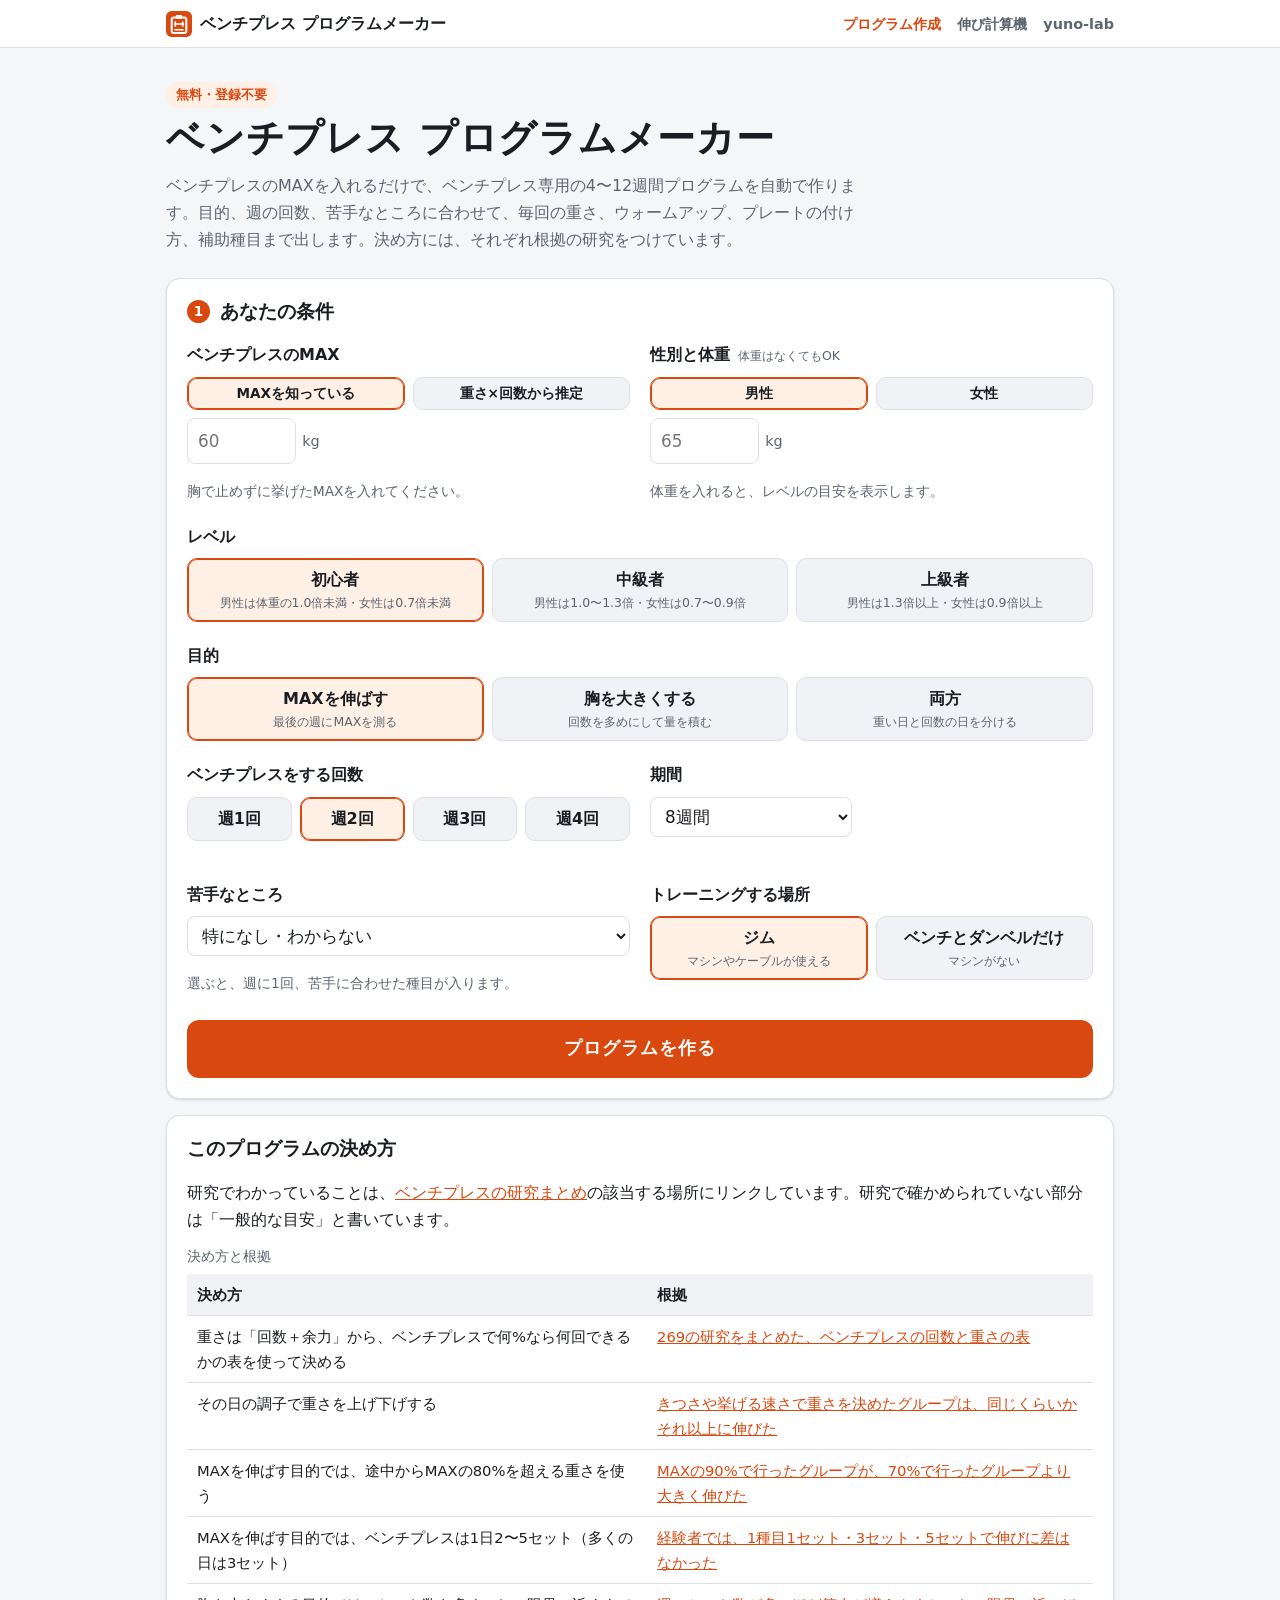
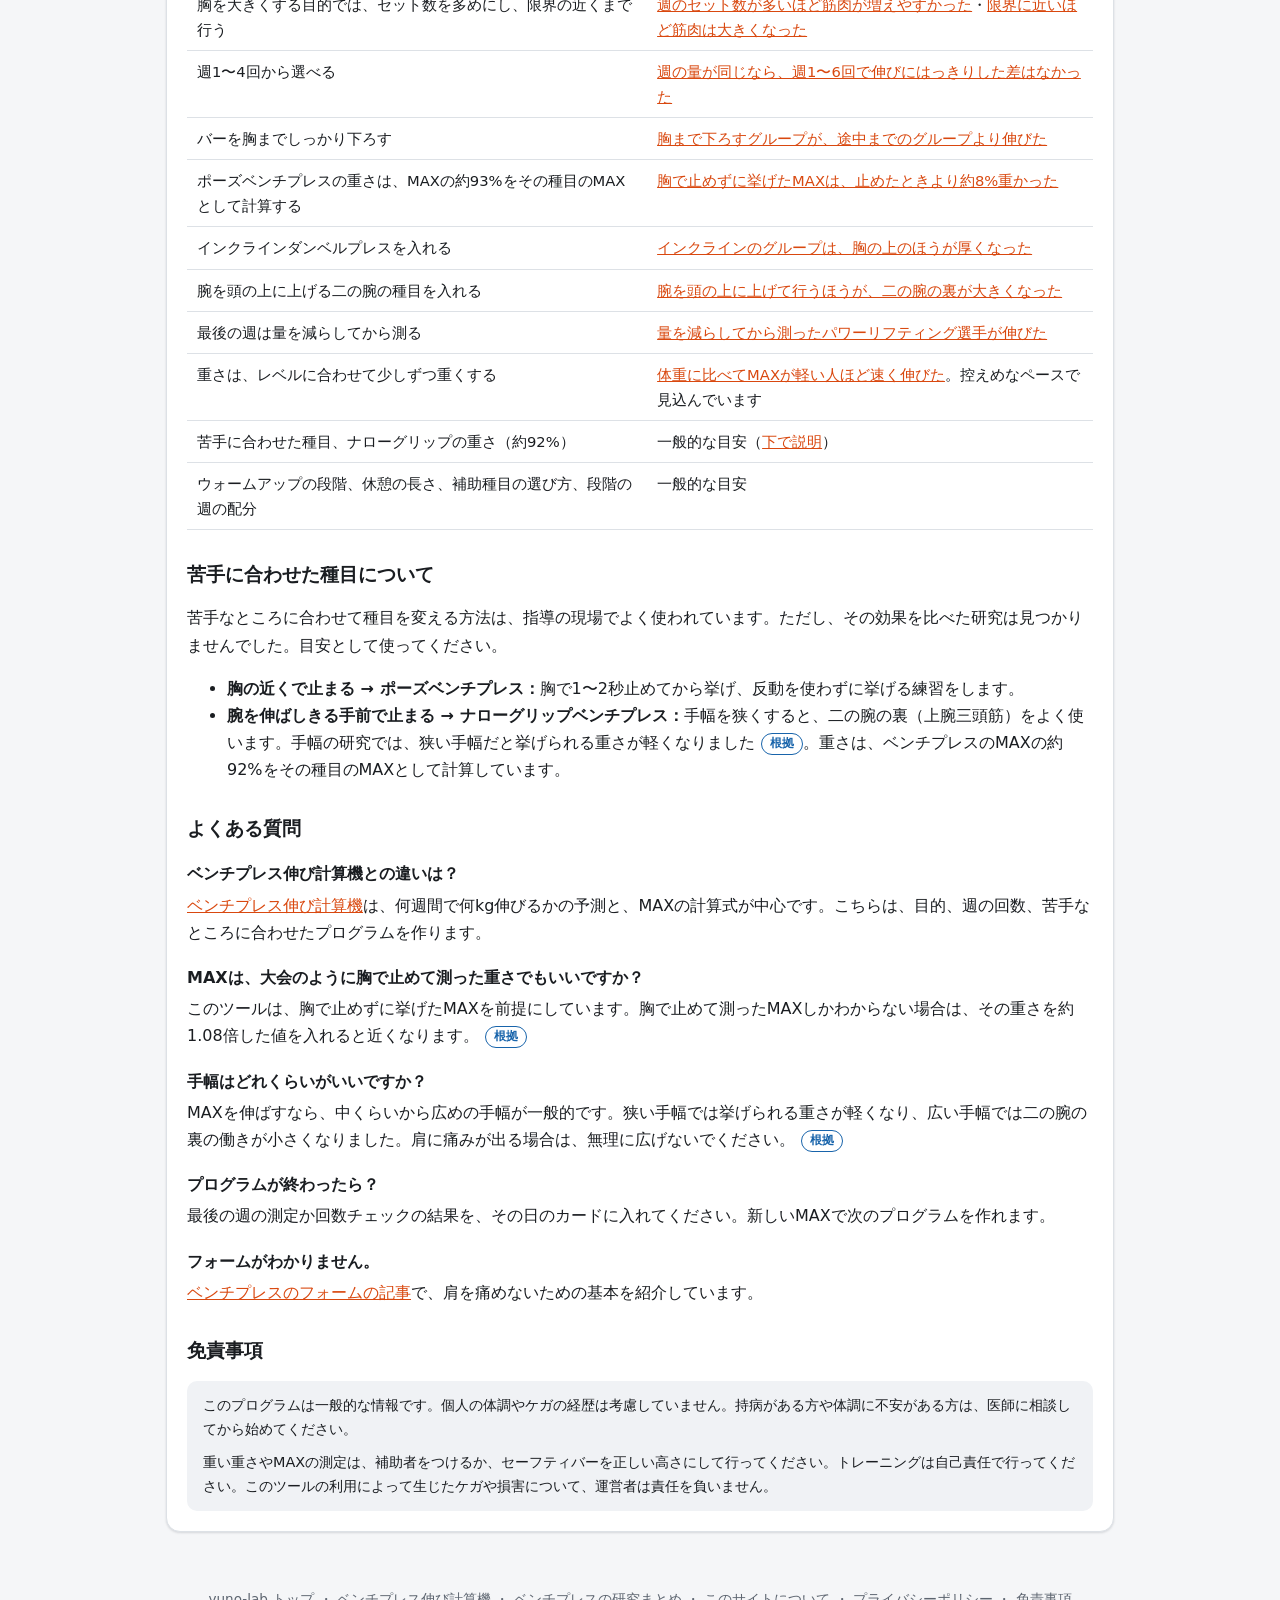
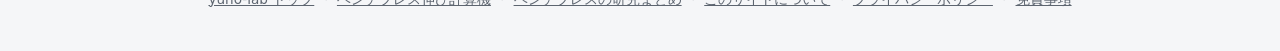
==== index.html @ c72fd04c "Add bench press program maker Builds a 4-12 week bench program from max, level, goal, 1-4 days a wee" ====
<!doctype html>
<html lang="ja">
<head>
<meta charset="utf-8">
<meta name="viewport" content="width=device-width, initial-scale=1, viewport-fit=cover">
<title>ベンチプレス プログラムメーカー｜MAXを入れるだけでベンチ専用メニューを自動作成</title>
<meta name="description" content="ベンチプレスのMAXを入れるだけで、4〜12週間のベンチプレス専用プログラムを自動で作ります。目的（MAX・胸の大きさ）、週1〜4回、苦手なところに合わせて、毎回の重さ、ウォームアップ、プレートの付け方、補助種目まで出します。研究にもとづく決め方で、根拠つき。無料・登録不要。">
<link rel="canonical" href="https://yuno-lab.com/bench-program/">
<meta property="og:type" content="website">
<meta property="og:title" content="ベンチプレス プログラムメーカー">
<meta property="og:description" content="MAXを入れるだけで、ベンチプレス専用の4〜12週間プログラムを自動で作ります。重さ、ウォームアップ、プレート、補助種目まで。">
<meta property="og:url" content="https://yuno-lab.com/bench-program/">
<meta property="og:image" content="https://yuno-lab.com/bench-program/og.png">
<meta property="og:locale" content="ja_JP">
<meta name="twitter:card" content="summary_large_image">
<meta name="theme-color" content="#d9480f">
<link rel="icon" href="favicon.svg" type="image/svg+xml">
<link rel="stylesheet" href="css/style.css">
<script type="application/ld+json">
{
  "@context": "https://schema.org",
  "@type": "WebApplication",
  "name": "ベンチプレス プログラムメーカー",
  "url": "https://yuno-lab.com/bench-program/",
  "description": "ベンチプレスのMAXを入れるだけで、目的・週の回数・苦手なところに合わせた4〜12週間のベンチプレス専用プログラムを自動で作るWebツール。",
  "applicationCategory": "HealthApplication",
  "operatingSystem": "All",
  "inLanguage": "ja",
  "offers": { "@type": "Offer", "price": "0", "priceCurrency": "JPY" }
}
</script>
<script async src="https://pagead2.googlesyndication.com/pagead/js/adsbygoogle.js?client=ca-pub-7280043806672538"
     crossorigin="anonymous"></script>
</head>
<body>

<nav class="topnav" aria-label="サイト内">
  <div class="wrap">
    <a class="brand" href="index.html"><img src="favicon.svg" alt="" width="26" height="26">ベンチプレス プログラムメーカー</a>
    <ul>
      <li><a class="navlink" href="index.html" aria-current="page">プログラム作成</a></li>
      <li><a class="navlink" href="/bench-goal/">伸び計算機</a></li>
      <li><a class="navlink" href="/">yuno-lab</a></li>
    </ul>
  </div>
</nav>

<header class="site-header">
  <div class="wrap">
    <p class="eyebrow">無料・登録不要</p>
    <h1>ベンチプレス プログラムメーカー</h1>
    <p class="lead">ベンチプレスのMAXを入れるだけで、ベンチプレス専用の4〜12週間プログラムを自動で作ります。目的、週の回数、苦手なところに合わせて、毎回の重さ、ウォームアップ、プレートの付け方、補助種目まで出します。決め方には、それぞれ根拠の研究をつけています。</p>
  </div>
</header>

<main class="wrap">

  <section class="card" id="form-section" aria-labelledby="form-title">
    <h2 id="form-title"><span class="step-num">1</span>あなたの条件</h2>
    <form id="prog-form" novalidate>
      <p class="error" id="form-error" role="alert" hidden></p>

      <div class="field-grid">
        <div class="field">
          <span class="field-name" id="max-label">ベンチプレスのMAX</span>
          <div class="seg seg-compact seg-mini" role="radiogroup" aria-labelledby="max-label">
            <label><input type="radio" name="mode" value="max" checked><span>MAXを知っている</span></label>
            <label><input type="radio" name="mode" value="reps"><span>重さ×回数から推定</span></label>
          </div>
          <div id="max-field">
            <span class="num"><input type="number" name="max" inputmode="decimal" min="20" max="300" step="0.5" placeholder="60" aria-label="ベンチプレスのMAX（kg）"><span class="unit">kg</span></span>
          </div>
          <div id="reps-field" hidden>
            <span class="num"><input type="number" name="liftW" inputmode="decimal" min="20" max="300" step="0.5" placeholder="50" aria-label="挙げた重さ（kg）"><span class="unit">kg</span></span>
            <span class="times">×</span>
            <span class="num"><input type="number" name="liftR" inputmode="numeric" min="1" max="20" step="1" placeholder="6" aria-label="回数"><span class="unit">rep</span></span>
            <p class="hint" id="est-out" aria-live="polite"></p>
            <p class="hint">限界まで挙げた回数を入れます。10回を超える場合は、10回として計算します（Brzycki の式）。</p>
          </div>
          <span class="hint">胸で止めずに挙げたMAXを入れてください。</span>
        </div>

        <div class="field">
          <span class="field-name">性別と体重<small>体重はなくてもOK</small></span>
          <div class="seg seg-compact seg-mini">
            <label><input type="radio" name="sex" value="male" checked><span>男性</span></label>
            <label><input type="radio" name="sex" value="female"><span>女性</span></label>
          </div>
          <span class="num"><input type="number" name="bw" inputmode="decimal" min="30" max="200" step="0.1" placeholder="65" aria-label="体重（kg）"><span class="unit">kg</span></span>
          <span class="hint" id="level-hint" aria-live="polite">体重を入れると、レベルの目安を表示します。</span>
        </div>
      </div>

      <fieldset>
        <legend>レベル</legend>
        <div class="seg">
          <label><input type="radio" name="level" value="beginner" checked><span>初心者<small>男性は体重の1.0倍未満・女性は0.7倍未満</small></span></label>
          <label><input type="radio" name="level" value="intermediate"><span>中級者<small>男性は1.0〜1.3倍・女性は0.7〜0.9倍</small></span></label>
          <label><input type="radio" name="level" value="advanced"><span>上級者<small>男性は1.3倍以上・女性は0.9倍以上</small></span></label>
        </div>
      </fieldset>

      <fieldset>
        <legend>目的</legend>
        <div class="seg">
          <label><input type="radio" name="goal" value="strength" checked><span>MAXを伸ばす<small>最後の週にMAXを測る</small></span></label>
          <label><input type="radio" name="goal" value="hypertrophy"><span>胸を大きくする<small>回数を多めにして量を積む</small></span></label>
          <label><input type="radio" name="goal" value="both"><span>両方<small>重い日と回数の日を分ける</small></span></label>
        </div>
      </fieldset>

      <div class="field-grid">
        <fieldset class="field">
          <legend>ベンチプレスをする回数</legend>
          <div class="seg seg-compact">
            <label><input type="radio" name="freq" value="1"><span>週1回</span></label>
            <label><input type="radio" name="freq" value="2" checked><span>週2回</span></label>
            <label><input type="radio" name="freq" value="3"><span>週3回</span></label>
            <label><input type="radio" name="freq" value="4"><span>週4回</span></label>
          </div>
        </fieldset>
        <label class="field">
          <span class="field-name">期間</span>
          <select name="weeks">
            <option value="4">4週間</option>
            <option value="6">6週間</option>
            <option value="8" selected>8週間</option>
            <option value="10">10週間</option>
            <option value="12">12週間</option>
          </select>
        </label>
      </div>

      <div class="field-grid">
        <label class="field">
          <span class="field-name">苦手なところ</span>
          <select name="weak" class="select-wide">
            <option value="none" selected>特になし・わからない</option>
            <option value="bottom">胸の近くで止まる</option>
            <option value="top">腕を伸ばしきる手前で止まる</option>
          </select>
          <span class="hint">選ぶと、週に1回、苦手に合わせた種目が入ります。</span>
        </label>
        <fieldset class="field">
          <legend>トレーニングする場所</legend>
          <div class="seg">
            <label><input type="radio" name="equip" value="gym" checked><span>ジム<small>マシンやケーブルが使える</small></span></label>
            <label><input type="radio" name="equip" value="rack"><span>ベンチとダンベルだけ<small>マシンがない</small></span></label>
          </div>
        </fieldset>
      </div>

      <button type="submit" class="primary">プログラムを作る</button>
    </form>
  </section>

  <section id="result" aria-labelledby="result-title" hidden>
    <div class="card">
      <h2 id="result-title"><span class="step-num">2</span>あなたのベンチプレスプログラム</h2>
      <p class="summary-meta" id="summary-meta"></p>
      <ul class="summary-list fact-list" id="fact-list"></ul>
      <p class="progress-row"><span id="progress-text"></span><button type="button" class="link-btn" id="reset-done" hidden>チェックを消す</button></p>
      <p class="hint">「やった」のチェックは、この端末のブラウザだけに保存されます。</p>
      <p class="more-link"><a id="calc-link" href="/bench-goal/">この期間で何kg伸びそうか、ベンチプレス伸び計算機で見る</a></p>

      <div class="rules">
        <p><strong>重さの決め方：</strong>表の重さは、ベンチプレスで何%なら何回できるかを調べた研究の表から、回数と余力をもとに出した目安です。1セット目で余力が指定より2回以上多ければ、次のセットから2.5kg上げます。余力がなければ2.5kg下げます。<a class="cite-chip" href="/bench-goal/evidence.html#reps">根拠</a><a class="cite-chip" href="/bench-goal/evidence.html#autoreg">根拠</a></p>
        <p><strong>予定の回数ができなかったら：</strong>その日は無理をせずに終えて、次回は同じ重さでやり直します。2回続けてできなければ、MAXを5%下げて作り直します。<span class="cite-chip cite-none">一般的な目安</span></p>
        <p><strong>下ろす位置：</strong>バーは胸につくまでしっかり下ろします。<a class="cite-chip" href="/bench-goal/evidence.html#rom">根拠</a></p>
      </div>

      <div class="actions">
        <button type="button" class="secondary" id="share-btn">このプログラムのリンクをコピー</button>
        <button type="button" class="secondary" id="print-btn">印刷する</button>
      </div>
      <div class="share-box" id="share-box" hidden>
        <input type="text" id="share-url" readonly aria-label="共有リンク">
        <p class="share-status" id="share-status" role="status"></p>
      </div>
    </div>

    <div class="tabs" role="tablist" aria-label="週を選ぶ" id="week-tabs"></div>
    <div id="week-panels"></div>
    <p class="warmup-note">プレートは、20kgのバーに付ける片側の重さ（kg）です。重い重さは、補助者をつけるかセーフティバーを使って行ってください。痛みが出た種目は中止してください。スクワットとデッドリフトも組みたい場合は、<a href="/big3-menu/">BIG3 メニューメーカー</a>を使ってください。</p>
  </section>

  <section class="card article" aria-labelledby="how-title">
    <h2 id="how-title">このプログラムの決め方</h2>
    <p>研究でわかっていることは、<a href="/bench-goal/evidence.html">ベンチプレスの研究まとめ</a>の該当する場所にリンクしています。研究で確かめられていない部分は「一般的な目安」と書いています。</p>
    <div class="table-wrap">
      <table class="data-table">
        <caption>決め方と根拠</caption>
        <thead><tr><th scope="col">決め方</th><th scope="col">根拠</th></tr></thead>
        <tbody>
          <tr><td>重さは「回数＋余力」から、ベンチプレスで何%なら何回できるかの表を使って決める</td><td><a href="/bench-goal/evidence.html#reps">269の研究をまとめた、ベンチプレスの回数と重さの表</a></td></tr>
          <tr><td>その日の調子で重さを上げ下げする</td><td><a href="/bench-goal/evidence.html#autoreg">きつさや挙げる速さで重さを決めたグループは、同じくらいかそれ以上に伸びた</a></td></tr>
          <tr><td>MAXを伸ばす目的では、途中からMAXの80%を超える重さを使う</td><td><a href="/bench-goal/evidence.html#load">MAXの90%で行ったグループが、70%で行ったグループより大きく伸びた</a></td></tr>
          <tr><td>MAXを伸ばす目的では、ベンチプレスは1日2〜5セット（多くの日は3セット）</td><td><a href="/bench-goal/evidence.html#volume">経験者では、1種目1セット・3セット・5セットで伸びに差はなかった</a></td></tr>
          <tr><td>胸を大きくする目的では、セット数を多めにし、限界の近くまで行う</td><td><a href="/body-menu/evidence.html#volume">週のセット数が多いほど筋肉が増えやすかった</a>・<a href="/bench-goal/evidence.html#chest">限界に近いほど筋肉は大きくなった</a></td></tr>
          <tr><td>週1〜4回から選べる</td><td><a href="/bench-goal/evidence.html#frequency">週の量が同じなら、週1〜6回で伸びにはっきりした差はなかった</a></td></tr>
          <tr><td>バーを胸までしっかり下ろす</td><td><a href="/bench-goal/evidence.html#rom">胸まで下ろすグループが、途中までのグループより伸びた</a></td></tr>
          <tr><td>ポーズベンチプレスの重さは、MAXの約93%をその種目のMAXとして計算する</td><td><a href="/bench-goal/evidence.html#pause">胸で止めずに挙げたMAXは、止めたときより約8%重かった</a></td></tr>
          <tr><td>インクラインダンベルプレスを入れる</td><td><a href="/bench-goal/evidence.html#chest">インクラインのグループは、胸の上のほうが厚くなった</a></td></tr>
          <tr><td>腕を頭の上に上げる二の腕の種目を入れる</td><td><a href="/body-menu/evidence.html#length">腕を頭の上に上げて行うほうが、二の腕の裏が大きくなった</a></td></tr>
          <tr><td>最後の週は量を減らしてから測る</td><td><a href="/squat-goal/evidence.html#taper">量を減らしてから測ったパワーリフティング選手が伸びた</a></td></tr>
          <tr><td>重さは、レベルに合わせて少しずつ重くする</td><td><a href="/bench-goal/evidence.html#rate">体重に比べてMAXが軽い人ほど速く伸びた</a>。控えめなペースで見込んでいます</td></tr>
          <tr><td>苦手に合わせた種目、ナローグリップの重さ（約92%）</td><td>一般的な目安（<a href="#weak">下で説明</a>）</td></tr>
          <tr><td>ウォームアップの段階、休憩の長さ、補助種目の選び方、段階の週の配分</td><td>一般的な目安</td></tr>
        </tbody>
      </table>
    </div>

    <h2 id="weak">苦手に合わせた種目について</h2>
    <p>苦手なところに合わせて種目を変える方法は、指導の現場でよく使われています。ただし、その効果を比べた研究は見つかりませんでした。目安として使ってください。</p>
    <ul>
      <li><strong>胸の近くで止まる → ポーズベンチプレス：</strong>胸で1〜2秒止めてから挙げ、反動を使わずに挙げる練習をします。</li>
      <li><strong>腕を伸ばしきる手前で止まる → ナローグリップベンチプレス：</strong>手幅を狭くすると、二の腕の裏（上腕三頭筋）をよく使います。手幅の研究では、狭い手幅だと挙げられる重さが軽くなりました<a class="cite-chip" href="/bench-goal/evidence.html#grip">根拠</a>。重さは、ベンチプレスのMAXの約92%をその種目のMAXとして計算しています。</li>
    </ul>

    <h2>よくある質問</h2>
    <h3>ベンチプレス伸び計算機との違いは？</h3>
    <p><a href="/bench-goal/">ベンチプレス伸び計算機</a>は、何週間で何kg伸びるかの予測と、MAXの計算式が中心です。こちらは、目的、週の回数、苦手なところに合わせたプログラムを作ります。</p>
    <h3>MAXは、大会のように胸で止めて測った重さでもいいですか？</h3>
    <p>このツールは、胸で止めずに挙げたMAXを前提にしています。胸で止めて測ったMAXしかわからない場合は、その重さを約1.08倍した値を入れると近くなります。<a class="cite-chip" href="/bench-goal/evidence.html#pause">根拠</a></p>
    <h3>手幅はどれくらいがいいですか？</h3>
    <p>MAXを伸ばすなら、中くらいから広めの手幅が一般的です。狭い手幅では挙げられる重さが軽くなり、広い手幅では二の腕の裏の働きが小さくなりました。肩に痛みが出る場合は、無理に広げないでください。<a class="cite-chip" href="/bench-goal/evidence.html#grip">根拠</a></p>
    <h3>プログラムが終わったら？</h3>
    <p>最後の週の測定か回数チェックの結果を、その日のカードに入れてください。新しいMAXで次のプログラムを作れます。</p>
    <h3>フォームがわかりません。</h3>
    <p><a href="/big3-menu/articles/bench-form.html">ベンチプレスのフォームの記事</a>で、肩を痛めないための基本を紹介しています。</p>

    <h2 id="disclaimer">免責事項</h2>
    <div class="disclaimer">
      <p>このプログラムは一般的な情報です。個人の体調やケガの経歴は考慮していません。持病がある方や体調に不安がある方は、医師に相談してから始めてください。</p>
      <p>重い重さやMAXの測定は、補助者をつけるか、セーフティバーを正しい高さにして行ってください。トレーニングは自己責任で行ってください。このツールの利用によって生じたケガや損害について、運営者は責任を負いません。</p>
    </div>
  </section>
</main>

<footer class="site-footer">
  <div class="wrap">
    <a href="/">yuno-lab トップ</a>
    <span aria-hidden="true">・</span>
    <a href="/bench-goal/">ベンチプレス伸び計算機</a>
    <span aria-hidden="true">・</span>
    <a href="/bench-goal/evidence.html">ベンチプレスの研究まとめ</a>
    <span aria-hidden="true">・</span>
    <a href="/about.html">このサイトについて</a>
    <span aria-hidden="true">・</span>
    <a href="/privacy.html">プライバシーポリシー</a>
    <span aria-hidden="true">・</span>
    <a href="#disclaimer">免責事項</a>
  </div>
</footer>

<script src="js/bp-data.js"></script>
<script src="js/bp-program.js"></script>
<script src="js/app.js"></script>
</body>
</html>
---- css/style.css ----
/* BIG3 メニューメーカー */

:root {
  --bg: #f5f6f8;
  --surface: #ffffff;
  --surface-2: #f0f2f5;
  --text: #1a1d21;
  --muted: #5d6570;
  --border: #dde1e6;
  --accent: #d9480f;
  --accent-hover: #bf3f0c;
  --accent-ink: #ffffff;
  --accent-soft: #fff0e6;
  --light: #1864ab;
  --light-soft: #e7f0fa;
  --test: #a61e4d;
  --test-soft: #fcebf1;
  --acc: #5f3dc4;
  --acc-soft: #efeafd;
  --error: #c92a2a;
  --error-soft: #fdecec;
  --radius: 14px;
  --shadow: 0 1px 2px rgba(16, 24, 40, .06), 0 1px 3px rgba(16, 24, 40, .08);
  color-scheme: light;
}

@media (prefers-color-scheme: dark) {
  :root {
    --bg: #0f1216;
    --surface: #171b21;
    --surface-2: #1f252c;
    --text: #e6e8eb;
    --muted: #9aa3ad;
    --border: #2b323a;
    --accent: #ff8b4d;
    --accent-hover: #ffa06b;
    --accent-ink: #1b0d05;
    --accent-soft: #2c1a10;
    --light: #74b0f0;
    --light-soft: #132436;
    --test: #f283a9;
    --test-soft: #34161f;
    --acc: #b3a1f7;
    --acc-soft: #221c38;
    --error: #ff8787;
    --error-soft: #3a1717;
    --shadow: none;
    color-scheme: dark;
  }
}

* { box-sizing: border-box; }

html { -webkit-text-size-adjust: 100%; }

body {
  margin: 0;
  background: var(--bg);
  color: var(--text);
  font-family: "Hiragino Sans", "Hiragino Kaku Gothic ProN", "Noto Sans JP", "Yu Gothic UI", "Yu Gothic", Meiryo, system-ui, sans-serif;
  font-size: 16px;
  line-height: 1.7;
  padding-top: env(safe-area-inset-top, 0px);
  padding-bottom: env(safe-area-inset-bottom, 0px);
}

[hidden] { display: none !important; }

a { color: var(--accent); }

.wrap {
  max-width: 980px;
  margin: 0 auto;
  padding-inline: 16px;
}

/* ---- ヘッダー ---- */
.site-header { padding-block: 32px 8px; }
.eyebrow {
  display: inline-block;
  margin: 0 0 6px;
  padding: 2px 10px;
  border-radius: 999px;
  background: var(--accent-soft);
  color: var(--accent);
  font-size: .8rem;
  font-weight: 700;
}
.site-header h1 {
  margin: 0;
  font-size: clamp(1.7rem, 6vw, 2.4rem);
  line-height: 1.25;
  letter-spacing: .02em;
}
.lead { margin: 10px 0 0; color: var(--muted); max-width: 44em; }

main { padding-bottom: 32px; }

/* ---- カード ---- */
.card {
  background: var(--surface);
  border: 1px solid var(--border);
  border-radius: var(--radius);
  padding: 20px;
  margin-block: 16px;
  box-shadow: var(--shadow);
}
h2 { font-size: 1.2rem; margin: 0 0 16px; line-height: 1.4; display: flex; align-items: center; gap: 10px; }
.step-num {
  display: inline-grid;
  place-items: center;
  width: 1.7em;
  height: 1.7em;
  border-radius: 50%;
  background: var(--accent);
  color: var(--accent-ink);
  font-size: .85rem;
  flex: none;
}
.hint { color: var(--muted); font-size: .85rem; margin: 8px 0 0; }

/* ---- フォーム ---- */
fieldset { border: 0; margin: 0 0 20px; padding: 0; min-width: 0; }
legend { font-weight: 700; margin-bottom: 8px; padding: 0; }

.seg { display: flex; flex-wrap: wrap; gap: 8px; }
.seg label { position: relative; flex: 1 1 180px; }
.seg-compact label { flex-basis: 96px; }
.seg input {
  position: absolute;
  inset: 0;
  width: 100%;
  height: 100%;
  margin: 0;
  opacity: 0;
  cursor: pointer;
}
.seg span {
  display: block;
  height: 100%;
  padding: 10px 12px;
  border: 1px solid var(--border);
  border-radius: 10px;
  background: var(--surface-2);
  text-align: center;
  font-weight: 700;
  line-height: 1.4;
  cursor: pointer;
}
.seg small { display: block; margin-top: 2px; font-weight: 400; font-size: .78rem; color: var(--muted); }
.seg input:checked + span {
  border-color: var(--accent);
  background: var(--accent-soft);
  box-shadow: inset 0 0 0 1px var(--accent);
}
.seg input:focus-visible + span { outline: 3px solid var(--accent); outline-offset: 2px; }

.lifts { display: grid; gap: 10px; margin-bottom: 20px; }
.lift-row {
  display: grid;
  grid-template-columns: 15em 1fr;
  align-items: center;
  gap: 8px 12px;
  padding: 12px;
  border: 1px solid var(--border);
  border-radius: 10px;
  background: var(--surface-2);
}
.lift-name { font-weight: 700; line-height: 1.4; white-space: nowrap; }
.lift-name small { margin-left: 6px; font-weight: 400; font-size: .75rem; color: var(--muted); }
.lift-row.is-off .inputs { opacity: .45; }
.inputs { display: flex; flex-wrap: wrap; align-items: center; gap: 8px; }
.inputs .mode-reps { display: inline-flex; flex-wrap: wrap; align-items: center; gap: 8px; }
.num { display: inline-flex; align-items: center; gap: 6px; }
.num input {
  width: 6.5em;
  padding: 8px 10px;
  border: 1px solid var(--border);
  border-radius: 8px;
  background: var(--surface);
  color: var(--text);
  font: inherit;
  font-size: 1.05rem;
  font-variant-numeric: tabular-nums;
}
.num input:focus { outline: 2px solid var(--accent); outline-offset: 1px; }
.num input:disabled { cursor: not-allowed; }
.times { color: var(--muted); }
.check { display: inline-flex; align-items: center; gap: 8px; cursor: pointer; }
.check input { width: 18px; height: 18px; margin: 0; accent-color: var(--accent); flex: none; }

@media (max-width: 560px) {
  .lift-row { grid-template-columns: 1fr; }
}

.error {
  margin: 0 0 16px;
  padding: 10px 12px;
  border-radius: 8px;
  background: var(--error-soft);
  color: var(--error);
  font-weight: 700;
}

button { font: inherit; cursor: pointer; }
.primary {
  width: 100%;
  padding: 14px 20px;
  border: 0;
  border-radius: 12px;
  background: var(--accent);
  color: var(--accent-ink);
  font-size: 1.1rem;
  font-weight: 800;
  letter-spacing: .05em;
}
.primary:hover { background: var(--accent-hover); }
.primary:focus-visible, .secondary:focus-visible { outline: 3px solid var(--accent); outline-offset: 2px; }
.secondary {
  padding: 10px 16px;
  border: 1px solid var(--border);
  border-radius: 10px;
  background: var(--surface);
  color: var(--text);
  font-weight: 700;
}
.secondary:hover { border-color: var(--accent); }
.actions { display: flex; flex-wrap: wrap; gap: 8px; margin-top: 16px; }

/* ---- 結果: 概要 ---- */
.summary-meta { margin: -8px 0 12px; color: var(--muted); }
.summary-list {
  list-style: none;
  margin: 0;
  padding: 0;
  display: grid;
  grid-template-columns: repeat(auto-fit, minmax(140px, 1fr));
  gap: 8px;
}
.summary-list li {
  display: flex;
  flex-direction: column;
  padding: 10px 12px;
  border-radius: 10px;
  background: var(--surface-2);
}
.sum-name { font-weight: 700; }
.sum-val { font-variant-numeric: tabular-nums; }
.sum-tm { color: var(--muted); font-size: .85rem; font-variant-numeric: tabular-nums; }
.share-box { margin-top: 12px; }
.share-box input {
  width: 100%;
  padding: 8px 10px;
  border: 1px solid var(--border);
  border-radius: 8px;
  background: var(--surface-2);
  color: var(--text);
  font: inherit;
  font-size: .85rem;
}
.share-status { margin: 6px 0 0; color: var(--muted); font-size: .85rem; }

/* ---- 結果: 週タブ ---- */
.tabs {
  position: sticky;
  top: env(safe-area-inset-top, 0px);
  z-index: 5;
  display: flex;
  gap: 6px;
  margin-top: 8px;
  padding: 8px 2px;
  overflow-x: auto;
  background: var(--bg);
  scrollbar-width: thin;
}
.tab {
  flex: 0 0 auto;
  display: flex;
  flex-direction: column;
  align-items: center;
  min-width: 64px;
  padding: 6px 10px;
  border: 1px solid var(--border);
  border-radius: 10px;
  background: var(--surface);
  color: var(--text);
  font-weight: 700;
  line-height: 1.35;
}
.tab-tag { font-size: .7rem; color: var(--muted); }
.tab.is-light .tab-tag { color: var(--light); }
.tab.is-test .tab-tag { color: var(--test); }
.tab[aria-selected="true"] { background: var(--accent); border-color: var(--accent); color: var(--accent-ink); }
.tab[aria-selected="true"] .tab-tag { color: inherit; }
.tab:focus-visible { outline: 3px solid var(--accent); outline-offset: 2px; }

/* ---- 結果: 週と日 ---- */
.week-head h3 { margin: 12px 0 4px; font-size: 1.3rem; display: flex; align-items: center; flex-wrap: wrap; gap: 8px; }
.week-note { margin: 0 0 12px; color: var(--muted); }
.days { display: grid; grid-template-columns: repeat(auto-fill, minmax(280px, 1fr)); gap: 12px; }
.day {
  padding: 16px;
  border: 1px solid var(--border);
  border-radius: var(--radius);
  background: var(--surface);
  box-shadow: var(--shadow);
}
.day-title { margin: 0 0 10px; font-size: 1.05rem; display: flex; align-items: center; gap: 8px; }
.ex-list { list-style: none; margin: 0; padding: 0; display: grid; gap: 10px; }
.ex {
  padding: 10px 12px;
  border-left: 4px solid var(--accent);
  border-radius: 10px;
  background: var(--surface-2);
}
.ex.is-light { border-left-color: var(--light); }
.ex.ex-acc { border-left-color: var(--acc); }
.ex-top { display: flex; align-items: center; gap: 6px; font-weight: 700; }
.ex-load { display: flex; align-items: baseline; flex-wrap: wrap; gap: 4px 12px; }
.ex-weight { font-size: 1.65rem; font-weight: 800; line-height: 1.2; font-variant-numeric: tabular-nums; }
.ex-weight small { margin-left: 2px; font-size: .9rem; font-weight: 700; }
.ex-sets { font-weight: 700; }
.ex-meta { display: flex; flex-wrap: wrap; gap: 2px 14px; color: var(--muted); font-size: .85rem; }

.badge {
  display: inline-block;
  padding: 1px 8px;
  border-radius: 999px;
  background: var(--accent-soft);
  color: var(--accent);
  font-size: .72rem;
  font-weight: 700;
  line-height: 1.6;
  white-space: nowrap;
}
.badge-light { background: var(--light-soft); color: var(--light); }
.badge-test { background: var(--test-soft); color: var(--test); }
.badge-acc { background: var(--acc-soft); color: var(--acc); }

.day-test { border-color: var(--test); }
.day-lead { margin: 0 0 12px; color: var(--muted); font-size: .88rem; }
.test-lift { margin-bottom: 14px; padding: 10px 12px; border-radius: 10px; background: var(--surface-2); }
.test-lift h5 { margin: 0 0 4px; font-size: 1rem; }
.test-steps { margin: 0; padding-left: 1.4em; font-variant-numeric: tabular-nums; }
.test-steps li { margin: 3px 0; line-height: 1.45; }
.ts-weight { font-weight: 700; }
.ts-note { display: block; color: var(--muted); font-size: .8rem; }
.test-steps li.is-attempt .ts-weight { color: var(--test); }
.test-next { margin: 6px 0 0; font-size: .88rem; }

.warmup-note { margin-top: 16px; color: var(--muted); font-size: .9rem; }

/* ---- 解説 ---- */
.article h2 { margin-top: 32px; }
.article h2:first-child { margin-top: 0; }
.article h3 { margin: 18px 0 4px; font-size: 1rem; }
.article p { margin: 0 0 8px; }
.article ol { padding-left: 1.3em; }
.table-wrap { overflow-x: auto; margin-top: 12px; }
.plan-table { width: 100%; min-width: 320px; border-collapse: collapse; font-size: .92rem; font-variant-numeric: tabular-nums; }
.plan-table caption { text-align: left; color: var(--muted); font-size: .85rem; padding-bottom: 6px; }
.plan-table th, .plan-table td { padding: 8px 10px; border-bottom: 1px solid var(--border); text-align: left; white-space: nowrap; }
.plan-table thead th { background: var(--surface-2); }
.plan-table tr.is-light td { color: var(--light); }
.plan-table tr.is-test td { color: var(--test); }
.disclaimer { padding: 12px 16px; border-radius: 10px; background: var(--surface-2); font-size: .9rem; }
.disclaimer p:last-child { margin-bottom: 0; }

/* ---- フッター ---- */
.site-footer { padding-block: 8px 40px; text-align: center; color: var(--muted); font-size: .85rem; }
.site-footer a { color: inherit; }

/* ---- プライバシーポリシーなど本文ページ ---- */
.doc h2 { margin-top: 28px; }
.doc h2:first-of-type { margin-top: 0; }
.doc ul { padding-left: 1.3em; }
.back-link { display: inline-block; margin-top: 16px; }

/* ---- 上部ナビ ---- */
.topnav { border-bottom: 1px solid var(--border); background: var(--surface); }
.topnav .wrap {
  display: flex;
  flex-wrap: wrap;
  align-items: center;
  justify-content: space-between;
  gap: 6px 16px;
  padding-block: 10px;
}
.brand { display: inline-flex; align-items: center; gap: 8px; color: var(--text); font-weight: 800; text-decoration: none; }
.brand img { width: 26px; height: 26px; }
.topnav ul { display: flex; flex-wrap: wrap; gap: 4px 16px; margin: 0; padding: 0; list-style: none; }
.navlink { color: var(--muted); font-size: .9rem; font-weight: 700; text-decoration: none; }
.navlink:hover, .navlink[aria-current="page"] { color: var(--accent); }

/* ---- 記事ページ ---- */
.post { max-width: 760px; margin-inline: auto; }
.breadcrumb { margin: 16px 0 0; color: var(--muted); font-size: .8rem; }
.breadcrumb a { color: inherit; }
.post-header h1 { margin: 8px 0; font-size: clamp(1.5rem, 5vw, 2rem); line-height: 1.4; }
.post-meta { margin: 0; color: var(--muted); font-size: .85rem; }
.post-lead { margin: 16px 0 0; font-size: 1.05rem; }
.post-body { font-size: 1.02rem; }
.post-body h2 {
  display: block;
  margin: 36px 0 12px;
  padding-bottom: 6px;
  border-bottom: 2px solid var(--accent-soft);
  font-size: 1.3rem;
}
.post-body h3 { margin: 24px 0 8px; font-size: 1.08rem; }
.post-body p { margin: 0 0 14px; }
.post-body ul, .post-body ol { margin: 0 0 14px; padding-left: 1.4em; }
.post-body li { margin: 4px 0; }
.toc { margin: 20px 0 8px; padding: 12px 16px; border-radius: 10px; background: var(--surface-2); }
.toc p { margin: 0 0 4px; font-weight: 700; }
.toc ol { margin: 0; padding-left: 1.3em; }
.toc a { color: var(--text); }
.callout { margin: 16px 0; padding: 12px 16px; border-left: 4px solid var(--accent); border-radius: 0 10px 10px 0; background: var(--accent-soft); }
.callout.warn { border-left-color: var(--test); background: var(--test-soft); }
.callout.info { border-left-color: var(--light); background: var(--light-soft); }
.callout p:last-child, .callout ul:last-child { margin-bottom: 0; }
.data-table { width: 100%; min-width: 320px; border-collapse: collapse; font-size: .92rem; font-variant-numeric: tabular-nums; }
.data-table caption { padding-bottom: 6px; color: var(--muted); font-size: .85rem; text-align: left; }
.data-table th, .data-table td { padding: 8px 10px; border-bottom: 1px solid var(--border); text-align: left; vertical-align: top; }
.data-table thead th { background: var(--surface-2); white-space: nowrap; }
.cta { margin: 36px 0 8px; padding: 20px; border-radius: var(--radius); background: var(--accent-soft); text-align: center; }
.cta p { margin: 0 0 12px; font-weight: 700; }
.btn-link {
  display: inline-block;
  padding: 12px 22px;
  border-radius: 12px;
  background: var(--accent);
  color: var(--accent-ink);
  font-weight: 800;
  text-decoration: none;
}
.btn-link:hover { background: var(--accent-hover); }
.btn-link:focus-visible { outline: 3px solid var(--accent); outline-offset: 2px; }
.section-title { display: block; margin: 32px 0 12px; font-size: 1.1rem; }
.article-list {
  display: grid;
  grid-template-columns: repeat(auto-fill, minmax(260px, 1fr));
  gap: 12px;
  margin: 0;
  padding: 0;
  list-style: none;
}
.article-list a {
  display: block;
  height: 100%;
  padding: 16px;
  border: 1px solid var(--border);
  border-radius: var(--radius);
  background: var(--surface);
  color: var(--text);
  text-decoration: none;
  box-shadow: var(--shadow);
}
.article-list a:hover { border-color: var(--accent); }
.al-title { display: block; margin-bottom: 6px; font-weight: 800; line-height: 1.45; }
.al-desc { display: block; color: var(--muted); font-size: .88rem; line-height: 1.6; }
.calc {
  display: flex;
  flex-wrap: wrap;
  align-items: center;
  gap: 8px;
  margin: 12px 0 16px;
  padding: 16px;
  border-radius: 10px;
  background: var(--surface-2);
}
.calc-result { width: 100%; margin: 4px 0 0 !important; font-size: 1.2rem; font-weight: 800; font-variant-numeric: tabular-nums; }

/* ---- 印刷 ---- */
@media print {
  :root {
    --bg: #fff; --surface: #fff; --surface-2: #f3f4f6; --text: #000; --muted: #444; --border: #bbb;
    --accent: #b33c0c; --accent-soft: #fff; --light: #14508a; --light-soft: #fff;
    --test: #8a1a40; --test-soft: #fff; --acc: #4a2fa0; --acc-soft: #fff; --shadow: none;
    color-scheme: light;
  }
  body { font-size: 11pt; }
  .topnav, .site-header .eyebrow, .lead, #form-section, .tabs, .actions, .share-box, .article, .more-articles, .site-footer, .day-test button { display: none !important; }
  .site-header { padding-block: 0; }
  .week-panel[hidden] { display: block !important; }
  .week-panel { break-after: page; }
  .days { grid-template-columns: repeat(2, 1fr); }
  .day, .ex, .test-lift { break-inside: avoid; }
}

/* ---- ボディメイク メニューメーカー専用 ---- */
.sets-table { width: 100%; border-collapse: collapse; font-size: .92rem; font-variant-numeric: tabular-nums; }
.sets-table th, .sets-table td { padding: 6px 8px; border-bottom: 1px solid var(--border); text-align: left; vertical-align: middle; }
.sets-table thead th { background: var(--surface-2); white-space: nowrap; font-size: .85rem; }
.sets-table td.cell-num { white-space: nowrap; }
.sets-bar { position: relative; height: 8px; min-width: 80px; border-radius: 999px; background: var(--surface-2); overflow: hidden; }
.sets-bar span { position: absolute; inset: 0 auto 0 0; border-radius: 999px; background: var(--accent); }
.sets-bar.is-low span { background: var(--light); }
.rules { margin: 12px 0 0; padding: 12px 16px; border-radius: 10px; background: var(--surface-2); font-size: .92rem; }
.rules p { margin: 0 0 6px; }
.rules p:last-child { margin-bottom: 0; }
.ex-cue { margin: 4px 0 0; color: var(--muted); font-size: .82rem; line-height: 1.55; }
.badge-long { background: var(--acc-soft); color: var(--acc); }
.badge-part { background: var(--surface); color: var(--muted); border: 1px solid var(--border); }
.day-minutes { margin-left: auto; color: var(--muted); font-size: .85rem; font-weight: 700; white-space: nowrap; }
.ex.ex-iso { border-left-color: var(--acc); }
.ex-sets-big { font-size: 1.15rem; font-weight: 800; }
.cite { color: var(--muted); font-size: .85rem; }
.ref-list { padding-left: 1.4em; font-size: .88rem; }
.ref-list li { margin: 6px 0; word-break: break-word; }
.sets-table th[scope="row"] { white-space: nowrap; font-weight: 700; }
.sets-table td.cell-num.is-low { color: var(--light); font-weight: 700; }
@media (max-width: 480px) {
  .sets-table th:last-child, .sets-table td:last-child { display: none; }
  .sets-table th, .sets-table td { padding: 6px 6px; }
}

/* ---- スクワット伸び計算機専用 ---- */
.field-grid { display: grid; grid-template-columns: repeat(auto-fit, minmax(240px, 1fr)); gap: 16px 20px; margin-bottom: 20px; }
.field { display: flex; flex-direction: column; gap: 8px; min-width: 0; }
.field-name { font-weight: 700; }
.field-name small { margin-left: 8px; font-weight: 400; font-size: .78rem; color: var(--muted); }
.unit { color: var(--muted); font-size: .9rem; }
#reps-field { display: flex; flex-wrap: wrap; align-items: center; gap: 8px; }
#reps-field[hidden] { display: none !important; }
#reps-field .hint { width: 100%; margin: 0; }
.num input[name="liftR"] { width: 4.5em; }
.seg-mini label { flex-basis: 120px; }
.seg-mini span { padding: 6px 8px; font-size: .85rem; }
select {
  width: 100%;
  max-width: 12em;
  padding: 8px 10px;
  border: 1px solid var(--border);
  border-radius: 8px;
  background: var(--surface);
  color: var(--text);
  font: inherit;
  font-size: 1.05rem;
}
select:focus { outline: 2px solid var(--accent); outline-offset: 1px; }
.error-line { display: block; }

.big-range { display: flex; flex-direction: column; margin: 0 0 12px; line-height: 1.3; }
.big-label { color: var(--muted); font-size: .9rem; font-weight: 700; }
.big-num { font-size: clamp(2rem, 9vw, 2.8rem); font-weight: 800; color: var(--accent); font-variant-numeric: tabular-nums; }
.big-gain { font-weight: 700; font-variant-numeric: tabular-nums; }

.chart-box { margin: 4px 0 0; }
.chart { display: block; width: 100%; height: auto; }
.chart .grid { stroke: var(--border); stroke-width: 1; }
.chart .tick { fill: var(--muted); font-size: 13px; font-variant-numeric: tabular-nums; }
.chart .axis { fill: var(--muted); font-size: 12px; font-weight: 700; }
.chart .band { fill: var(--accent); fill-opacity: .16; }
.chart .line { fill: none; stroke: var(--accent); stroke-width: 2.5; }
.chart .target { stroke: var(--test); stroke-width: 2; stroke-dasharray: 7 5; }
.chart .target-label { fill: var(--test); font-size: 13px; font-weight: 700; }
.chart .dot-now { fill: var(--accent); }
.chart .end-label { fill: var(--accent); font-size: 14px; font-weight: 800; }
.chart .dot { fill: var(--surface); stroke: var(--light); stroke-width: 2; }
.chart .dot-num { fill: var(--light); font-size: 10px; font-weight: 800; }
.chart .you { stroke: var(--test); stroke-width: 2; stroke-dasharray: 5 4; }
.chart .you-label { fill: var(--test); font-size: 13px; font-weight: 700; }

.rate-notes { margin: 12px 0 0; padding-left: 1.2em; font-size: .92rem; }
.rate-notes li { margin: 4px 0; }
.cite-chip {
  display: inline-block;
  margin-left: 6px;
  padding: 0 8px;
  border: 1px solid var(--light);
  border-radius: 999px;
  color: var(--light);
  font-size: .72rem;
  font-weight: 700;
  line-height: 1.7;
  text-decoration: none;
  white-space: nowrap;
  vertical-align: 1px;
}
a.cite-chip:hover { background: var(--light-soft); }
.cite-none { border-color: var(--border); color: var(--muted); }

.verdict { margin-top: 16px; padding: 14px 16px; border-radius: 10px; border-left: 4px solid var(--accent); background: var(--accent-soft); }
.verdict p { margin: 0 0 6px; }
.verdict p:last-child { margin-bottom: 0; }
.verdict-title { font-size: 1.1rem; font-weight: 800; }
.verdict-likely { border-left-color: #2b8a3e; background: rgba(43, 138, 62, .1); }
.verdict-beyond { border-left-color: var(--test); background: var(--test-soft); }
.verdict-cite .cite-chip:first-child { margin-left: 0; }

.study-list { list-style: none; margin: 12px 0 0; padding: 0; display: grid; gap: 10px; }
.study { padding: 12px 14px; border-radius: 10px; background: var(--surface-2); border-left: 4px solid var(--light); }
.study-top { display: flex; flex-wrap: wrap; align-items: baseline; justify-content: space-between; gap: 4px 12px; }
.study-ratio { font-weight: 800; }
.study-ref { font-size: .85rem; font-weight: 700; }
.study p { margin: 2px 0 0; }
.study-who { color: var(--muted); font-size: .88rem; }
.study-result { font-weight: 700; font-variant-numeric: tabular-nums; }
.study-yours { color: var(--accent); font-weight: 700; font-size: .92rem; }
.more-link { margin: 12px 0 0; font-size: .9rem; }
.method-list { margin: 12px 0 0; padding-left: 1.2em; font-size: .92rem; }
.method-list li { margin: 4px 0; }
.study-table td, .study-table th { white-space: nowrap; }
.study-table td.wrap { white-space: normal; min-width: 12em; }

@media (max-width: 560px) {
  .chart .tick { font-size: 22px; }
  .chart .axis { font-size: 20px; }
  .chart .target-label, .chart .you-label { font-size: 22px; }
  .chart .end-label { font-size: 24px; }
  .chart .dot { r: 13px; }
  .chart .dot-num { font-size: 14px; }
}

@media print {
  .chart-box, .study-list, .rules, .method-list, .more-link, .verdict { break-inside: avoid; }
  .cite-chip { display: none; }
}

/* ---- スクワット プログラムメーカー専用 ---- */
.select-wide { max-width: 100%; }
.fact-list { grid-template-columns: repeat(auto-fit, minmax(200px, 1fr)); }
.fact-list li { gap: 2px; }
.fact-name { color: var(--muted); font-size: .8rem; font-weight: 700; }
.fact-val { font-weight: 800; font-variant-numeric: tabular-nums; }
.progress-row { display: flex; flex-wrap: wrap; align-items: center; gap: 4px 12px; margin: 14px 0 0; font-weight: 700; }
.link-btn { padding: 0; border: 0; background: none; color: var(--accent); font-size: .85rem; font-weight: 700; text-decoration: underline; }

.warmup { margin: 0 0 10px; padding: 8px 12px; border-radius: 10px; background: var(--surface-2); font-size: .88rem; }
.warmup summary { display: flex; flex-wrap: wrap; gap: 2px 10px; cursor: pointer; list-style: none; }
.warmup summary::-webkit-details-marker { display: none; }
.warmup summary::before { content: '▸'; color: var(--muted); }
.warmup[open] summary::before { content: '▾'; }
.wu-title { font-weight: 700; }
.wu-line { color: var(--muted); font-variant-numeric: tabular-nums; }
.wu-step { white-space: nowrap; }
.wu-list { margin: 6px 0 0; padding-left: 1.6em; font-variant-numeric: tabular-nums; }
.wu-list li { margin: 2px 0; }
.wu-list .ts-note { display: inline; margin-left: 8px; }

.ex.ex-var { border-left-color: var(--test); }
.badge-var { background: var(--test-soft); color: var(--test); }
.ex-top { flex-wrap: wrap; }
.ex-top > span:first-child { white-space: nowrap; }

.day-title { flex-wrap: wrap; }
.day-title .day-minutes { margin-left: auto; }
.done-label { display: inline-flex; align-items: center; gap: 4px; margin-left: 4px; font-size: .82rem; font-weight: 700; color: var(--muted); cursor: pointer; white-space: nowrap; }
.done-check { width: 18px; height: 18px; margin: 0; accent-color: var(--accent); }
.day.is-done { opacity: .6; }
.day.is-done .done-label { color: var(--accent); }

.next-cycle { margin-top: 12px; padding: 10px 12px; border-radius: 10px; background: var(--surface-2); }
.next-label { display: flex; flex-wrap: wrap; align-items: center; gap: 6px 10px; font-size: .88rem; font-weight: 700; }
.next-label .num input { width: 6em; }
.next-out { margin: 6px 0; font-weight: 800; font-variant-numeric: tabular-nums; }
.next-cycle .secondary { font-size: .88rem; }

@media print {
  .done-label, .next-cycle, .progress-row, .link-btn { display: none !important; }
  .day.is-done { opacity: 1; }
  .warmup summary::before { content: none; }
}

/* ---- ベンチプレス プログラムメーカー専用 ---- */
/* 長い種目名はカードの中で折り返す（短い名前はバッジのほうが次の行に回る） */
.ex-top > span:first-child { white-space: normal; overflow-wrap: anywhere; }
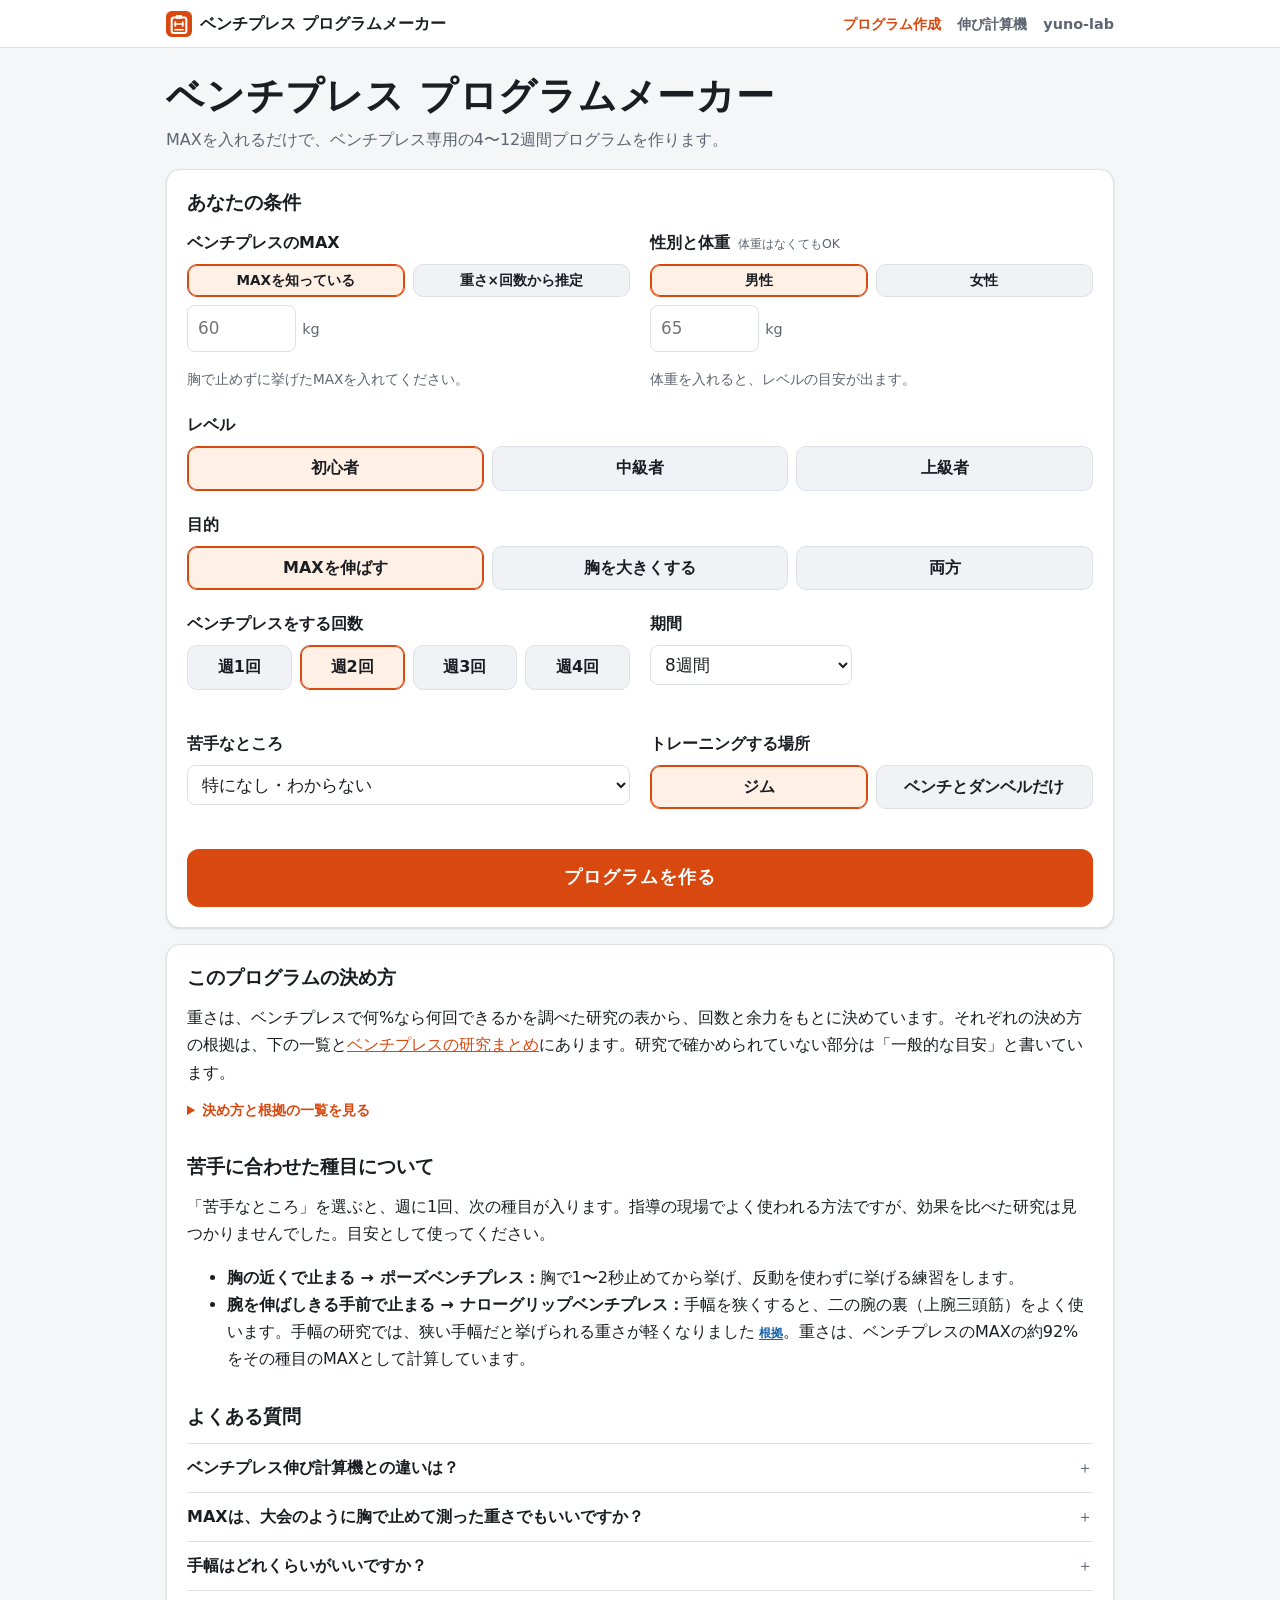
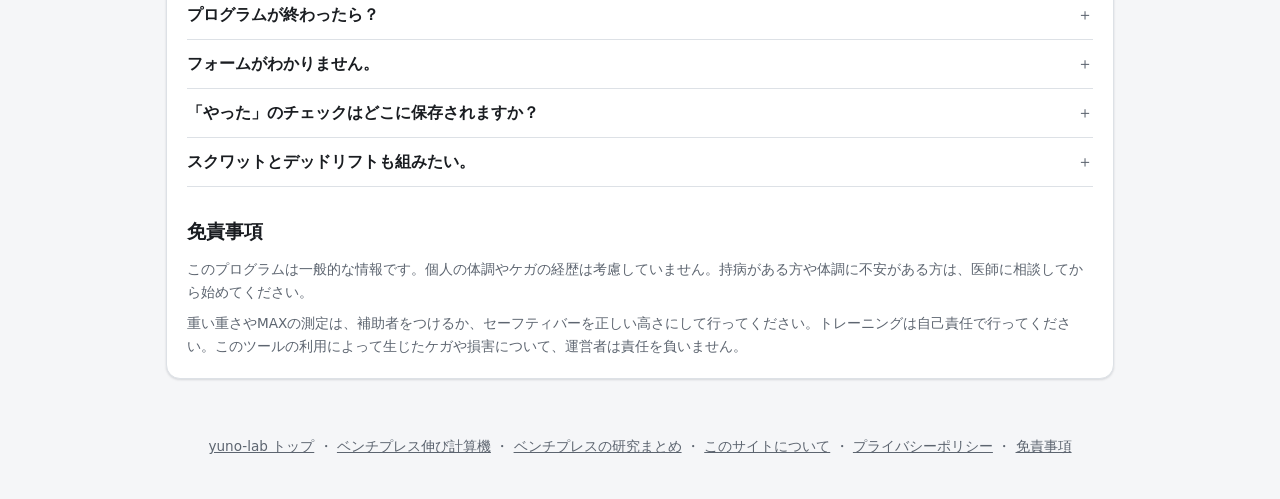
==== commit 828b56f3: "Simplify the page Remove the "free" label, step numbers and the small text under each choice. Show e" ====
--- a/index.html
+++ b/index.html
@@ -47,16 +47,15 @@
 
 <header class="site-header">
   <div class="wrap">
-    <p class="eyebrow">無料・登録不要</p>
     <h1>ベンチプレス プログラムメーカー</h1>
-    <p class="lead">ベンチプレスのMAXを入れるだけで、ベンチプレス専用の4〜12週間プログラムを自動で作ります。目的、週の回数、苦手なところに合わせて、毎回の重さ、ウォームアップ、プレートの付け方、補助種目まで出します。決め方には、それぞれ根拠の研究をつけています。</p>
+    <p class="lead">MAXを入れるだけで、ベンチプレス専用の4〜12週間プログラムを作ります。</p>
   </div>
 </header>
 
 <main class="wrap">
 
   <section class="card" id="form-section" aria-labelledby="form-title">
-    <h2 id="form-title"><span class="step-num">1</span>あなたの条件</h2>
+    <h2 id="form-title">あなたの条件</h2>
     <form id="prog-form" novalidate>
       <p class="error" id="form-error" role="alert" hidden></p>
 
@@ -75,7 +74,7 @@
             <span class="times">×</span>
             <span class="num"><input type="number" name="liftR" inputmode="numeric" min="1" max="20" step="1" placeholder="6" aria-label="回数"><span class="unit">rep</span></span>
             <p class="hint" id="est-out" aria-live="polite"></p>
-            <p class="hint">限界まで挙げた回数を入れます。10回を超える場合は、10回として計算します（Brzycki の式）。</p>
+            <p class="hint">限界まで挙げた回数を入れます（10回まで）。</p>
           </div>
           <span class="hint">胸で止めずに挙げたMAXを入れてください。</span>
         </div>
@@ -87,25 +86,25 @@
             <label><input type="radio" name="sex" value="female"><span>女性</span></label>
           </div>
           <span class="num"><input type="number" name="bw" inputmode="decimal" min="30" max="200" step="0.1" placeholder="65" aria-label="体重（kg）"><span class="unit">kg</span></span>
-          <span class="hint" id="level-hint" aria-live="polite">体重を入れると、レベルの目安を表示します。</span>
+          <span class="hint" id="level-hint" aria-live="polite">体重を入れると、レベルの目安が出ます。</span>
         </div>
       </div>
 
       <fieldset>
         <legend>レベル</legend>
         <div class="seg">
-          <label><input type="radio" name="level" value="beginner" checked><span>初心者<small>男性は体重の1.0倍未満・女性は0.7倍未満</small></span></label>
-          <label><input type="radio" name="level" value="intermediate"><span>中級者<small>男性は1.0〜1.3倍・女性は0.7〜0.9倍</small></span></label>
-          <label><input type="radio" name="level" value="advanced"><span>上級者<small>男性は1.3倍以上・女性は0.9倍以上</small></span></label>
+          <label><input type="radio" name="level" value="beginner" checked><span>初心者</span></label>
+          <label><input type="radio" name="level" value="intermediate"><span>中級者</span></label>
+          <label><input type="radio" name="level" value="advanced"><span>上級者</span></label>
         </div>
       </fieldset>
 
       <fieldset>
         <legend>目的</legend>
         <div class="seg">
-          <label><input type="radio" name="goal" value="strength" checked><span>MAXを伸ばす<small>最後の週にMAXを測る</small></span></label>
-          <label><input type="radio" name="goal" value="hypertrophy"><span>胸を大きくする<small>回数を多めにして量を積む</small></span></label>
-          <label><input type="radio" name="goal" value="both"><span>両方<small>重い日と回数の日を分ける</small></span></label>
+          <label><input type="radio" name="goal" value="strength" checked><span>MAXを伸ばす</span></label>
+          <label><input type="radio" name="goal" value="hypertrophy"><span>胸を大きくする</span></label>
+          <label><input type="radio" name="goal" value="both"><span>両方</span></label>
         </div>
       </fieldset>
 
@@ -139,13 +138,12 @@
             <option value="bottom">胸の近くで止まる</option>
             <option value="top">腕を伸ばしきる手前で止まる</option>
           </select>
-          <span class="hint">選ぶと、週に1回、苦手に合わせた種目が入ります。</span>
         </label>
         <fieldset class="field">
           <legend>トレーニングする場所</legend>
           <div class="seg">
-            <label><input type="radio" name="equip" value="gym" checked><span>ジム<small>マシンやケーブルが使える</small></span></label>
-            <label><input type="radio" name="equip" value="rack"><span>ベンチとダンベルだけ<small>マシンがない</small></span></label>
+            <label><input type="radio" name="equip" value="gym" checked><span>ジム</span></label>
+            <label><input type="radio" name="equip" value="rack"><span>ベンチとダンベルだけ</span></label>
           </div>
         </fieldset>
       </div>
@@ -156,22 +154,19 @@
 
   <section id="result" aria-labelledby="result-title" hidden>
     <div class="card">
-      <h2 id="result-title"><span class="step-num">2</span>あなたのベンチプレスプログラム</h2>
+      <h2 id="result-title">あなたのベンチプレスプログラム</h2>
       <p class="summary-meta" id="summary-meta"></p>
       <ul class="summary-list fact-list" id="fact-list"></ul>
-      <p class="progress-row"><span id="progress-text"></span><button type="button" class="link-btn" id="reset-done" hidden>チェックを消す</button></p>
-      <p class="hint">「やった」のチェックは、この端末のブラウザだけに保存されます。</p>
-      <p class="more-link"><a id="calc-link" href="/bench-goal/">この期間で何kg伸びそうか、ベンチプレス伸び計算機で見る</a></p>
-
-      <div class="rules">
-        <p><strong>重さの決め方：</strong>表の重さは、ベンチプレスで何%なら何回できるかを調べた研究の表から、回数と余力をもとに出した目安です。1セット目で余力が指定より2回以上多ければ、次のセットから2.5kg上げます。余力がなければ2.5kg下げます。<a class="cite-chip" href="/bench-goal/evidence.html#reps">根拠</a><a class="cite-chip" href="/bench-goal/evidence.html#autoreg">根拠</a></p>
-        <p><strong>予定の回数ができなかったら：</strong>その日は無理をせずに終えて、次回は同じ重さでやり直します。2回続けてできなければ、MAXを5%下げて作り直します。<span class="cite-chip cite-none">一般的な目安</span></p>
-        <p><strong>下ろす位置：</strong>バーは胸につくまでしっかり下ろします。<a class="cite-chip" href="/bench-goal/evidence.html#rom">根拠</a></p>
-      </div>
-
+      <ul class="rules">
+        <li>1セット目の余力が指定より2回以上多ければ、次のセットから2.5kg上げます。余力がなければ2.5kg下げます。<a class="cite-chip" href="/bench-goal/evidence.html#autoreg">根拠</a></li>
+        <li>予定の回数ができなかったら、次回も同じ重さで行います。2回続けてできなければ、MAXを5%下げて作り直します。</li>
+        <li>バーは胸につくまで下ろします。<a class="cite-chip" href="/bench-goal/evidence.html#rom">根拠</a></li>
+      </ul>
+      <p class="progress-row" id="progress-row" hidden><span id="progress-text"></span><button type="button" class="link-btn" id="reset-done">チェックを消す</button></p>
       <div class="actions">
-        <button type="button" class="secondary" id="share-btn">このプログラムのリンクをコピー</button>
-        <button type="button" class="secondary" id="print-btn">印刷する</button>
+        <button type="button" class="secondary" id="share-btn">リンクをコピー</button>
+        <button type="button" class="secondary" id="print-btn">印刷</button>
+        <a id="calc-link" href="/bench-goal/">伸びの予測を見る</a>
       </div>
       <div class="share-box" id="share-box" hidden>
         <input type="text" id="share-url" readonly aria-label="共有リンク">
@@ -181,12 +176,13 @@
 
     <div class="tabs" role="tablist" aria-label="週を選ぶ" id="week-tabs"></div>
     <div id="week-panels"></div>
-    <p class="warmup-note">プレートは、20kgのバーに付ける片側の重さ（kg）です。重い重さは、補助者をつけるかセーフティバーを使って行ってください。痛みが出た種目は中止してください。スクワットとデッドリフトも組みたい場合は、<a href="/big3-menu/">BIG3 メニューメーカー</a>を使ってください。</p>
   </section>
 
   <section class="card article" aria-labelledby="how-title">
     <h2 id="how-title">このプログラムの決め方</h2>
-    <p>研究でわかっていることは、<a href="/bench-goal/evidence.html">ベンチプレスの研究まとめ</a>の該当する場所にリンクしています。研究で確かめられていない部分は「一般的な目安」と書いています。</p>
+    <p>重さは、ベンチプレスで何%なら何回できるかを調べた研究の表から、回数と余力をもとに決めています。それぞれの決め方の根拠は、下の一覧と<a href="/bench-goal/evidence.html">ベンチプレスの研究まとめ</a>にあります。研究で確かめられていない部分は「一般的な目安」と書いています。</p>
+    <details class="more">
+    <summary>決め方と根拠の一覧を見る</summary>
     <div class="table-wrap">
       <table class="data-table">
         <caption>決め方と根拠</caption>
@@ -205,29 +201,29 @@
           <tr><td>最後の週は量を減らしてから測る</td><td><a href="/squat-goal/evidence.html#taper">量を減らしてから測ったパワーリフティング選手が伸びた</a></td></tr>
           <tr><td>重さは、レベルに合わせて少しずつ重くする</td><td><a href="/bench-goal/evidence.html#rate">体重に比べてMAXが軽い人ほど速く伸びた</a>。控えめなペースで見込んでいます</td></tr>
           <tr><td>苦手に合わせた種目、ナローグリップの重さ（約92%）</td><td>一般的な目安（<a href="#weak">下で説明</a>）</td></tr>
-          <tr><td>ウォームアップの段階、休憩の長さ、補助種目の選び方、段階の週の配分</td><td>一般的な目安</td></tr>
+          <tr><td>ウォームアップの段階、休憩の長さ、補助種目の選び方、段階の週の配分、予定の回数ができなかったときの戻し方</td><td>一般的な目安</td></tr>
         </tbody>
       </table>
     </div>
+    </details>
 
     <h2 id="weak">苦手に合わせた種目について</h2>
-    <p>苦手なところに合わせて種目を変える方法は、指導の現場でよく使われています。ただし、その効果を比べた研究は見つかりませんでした。目安として使ってください。</p>
+    <p>「苦手なところ」を選ぶと、週に1回、次の種目が入ります。指導の現場でよく使われる方法ですが、効果を比べた研究は見つかりませんでした。目安として使ってください。</p>
     <ul>
       <li><strong>胸の近くで止まる → ポーズベンチプレス：</strong>胸で1〜2秒止めてから挙げ、反動を使わずに挙げる練習をします。</li>
       <li><strong>腕を伸ばしきる手前で止まる → ナローグリップベンチプレス：</strong>手幅を狭くすると、二の腕の裏（上腕三頭筋）をよく使います。手幅の研究では、狭い手幅だと挙げられる重さが軽くなりました<a class="cite-chip" href="/bench-goal/evidence.html#grip">根拠</a>。重さは、ベンチプレスのMAXの約92%をその種目のMAXとして計算しています。</li>
     </ul>
 
     <h2>よくある質問</h2>
-    <h3>ベンチプレス伸び計算機との違いは？</h3>
-    <p><a href="/bench-goal/">ベンチプレス伸び計算機</a>は、何週間で何kg伸びるかの予測と、MAXの計算式が中心です。こちらは、目的、週の回数、苦手なところに合わせたプログラムを作ります。</p>
-    <h3>MAXは、大会のように胸で止めて測った重さでもいいですか？</h3>
-    <p>このツールは、胸で止めずに挙げたMAXを前提にしています。胸で止めて測ったMAXしかわからない場合は、その重さを約1.08倍した値を入れると近くなります。<a class="cite-chip" href="/bench-goal/evidence.html#pause">根拠</a></p>
-    <h3>手幅はどれくらいがいいですか？</h3>
-    <p>MAXを伸ばすなら、中くらいから広めの手幅が一般的です。狭い手幅では挙げられる重さが軽くなり、広い手幅では二の腕の裏の働きが小さくなりました。肩に痛みが出る場合は、無理に広げないでください。<a class="cite-chip" href="/bench-goal/evidence.html#grip">根拠</a></p>
-    <h3>プログラムが終わったら？</h3>
-    <p>最後の週の測定か回数チェックの結果を、その日のカードに入れてください。新しいMAXで次のプログラムを作れます。</p>
-    <h3>フォームがわかりません。</h3>
-    <p><a href="/big3-menu/articles/bench-form.html">ベンチプレスのフォームの記事</a>で、肩を痛めないための基本を紹介しています。</p>
+    <div class="faq">
+      <details><summary>ベンチプレス伸び計算機との違いは？</summary><p><a href="/bench-goal/">ベンチプレス伸び計算機</a>は、何週間で何kg伸びるかの予測と、MAXの計算式が中心です。こちらは、目的、週の回数、苦手なところに合わせたプログラムを作ります。</p></details>
+      <details><summary>MAXは、大会のように胸で止めて測った重さでもいいですか？</summary><p>このツールは、胸で止めずに挙げたMAXを前提にしています。胸で止めて測ったMAXしかわからない場合は、その重さを約1.08倍した値を入れると近くなります。<a class="cite-chip" href="/bench-goal/evidence.html#pause">根拠</a></p></details>
+      <details><summary>手幅はどれくらいがいいですか？</summary><p>MAXを伸ばすなら、中くらいから広めの手幅が一般的です。狭い手幅では挙げられる重さが軽くなり、広い手幅では二の腕の裏の働きが小さくなりました。肩に痛みが出る場合は、無理に広げないでください。<a class="cite-chip" href="/bench-goal/evidence.html#grip">根拠</a></p></details>
+      <details><summary>プログラムが終わったら？</summary><p>最後の週の測定か回数チェックの結果を、その日のカードに入れてください。新しいMAXで次のプログラムを作れます。</p></details>
+      <details><summary>フォームがわかりません。</summary><p><a href="/big3-menu/articles/bench-form.html">ベンチプレスのフォームの記事</a>で、肩を痛めないための基本を紹介しています。</p></details>
+      <details><summary>「やった」のチェックはどこに保存されますか？</summary><p>この端末のブラウザの中だけに保存されます。ほかの端末には引き継がれません。</p></details>
+      <details><summary>スクワットとデッドリフトも組みたい。</summary><p><a href="/big3-menu/">BIG3 メニューメーカー</a>で、3種目をまとめて組めます。</p></details>
+    </div>
 
     <h2 id="disclaimer">免責事項</h2>
     <div class="disclaimer">
--- a/css/style.css
+++ b/css/style.css
@@ -1,4 +1,4 @@
-/* BIG3 メニューメーカー */
+/* yuno-lab ツール共通（BIG3・ボディメイク・スクワット・ベンチプレス） */
 
 :root {
   --bg: #f5f6f8;
@@ -75,7 +75,7 @@
 }
 
 /* ---- ヘッダー ---- */
-.site-header { padding-block: 32px 8px; }
+.site-header { padding-block: 24px 0; }
 .eyebrow {
   display: inline-block;
   margin: 0 0 6px;
@@ -92,7 +92,7 @@
   line-height: 1.25;
   letter-spacing: .02em;
 }
-.lead { margin: 10px 0 0; color: var(--muted); max-width: 44em; }
+.lead { margin: 6px 0 0; color: var(--muted); max-width: 44em; }
 
 main { padding-bottom: 32px; }
 
@@ -105,7 +105,7 @@
   margin-block: 16px;
   box-shadow: var(--shadow);
 }
-h2 { font-size: 1.2rem; margin: 0 0 16px; line-height: 1.4; display: flex; align-items: center; gap: 10px; }
+h2 { font-size: 1.2rem; margin: 0 0 12px; line-height: 1.4; display: flex; align-items: center; gap: 10px; }
 .step-num {
   display: inline-grid;
   place-items: center;
@@ -124,8 +124,9 @@
 legend { font-weight: 700; margin-bottom: 8px; padding: 0; }
 
 .seg { display: flex; flex-wrap: wrap; gap: 8px; }
-.seg label { position: relative; flex: 1 1 180px; }
-.seg-compact label { flex-basis: 96px; }
+/* 選択肢は、入るなら1行に同じ幅で並べる */
+.seg-compact { max-width: 480px; }
+.seg label { position: relative; flex: 1 1 0; min-width: max-content; }
 .seg input {
   position: absolute;
   inset: 0;
@@ -217,7 +218,7 @@
 .primary:hover { background: var(--accent-hover); }
 .primary:focus-visible, .secondary:focus-visible { outline: 3px solid var(--accent); outline-offset: 2px; }
 .secondary {
-  padding: 10px 16px;
+  padding: 8px 14px;
   border: 1px solid var(--border);
   border-radius: 10px;
   background: var(--surface);
@@ -225,7 +226,9 @@
   font-weight: 700;
 }
 .secondary:hover { border-color: var(--accent); }
-.actions { display: flex; flex-wrap: wrap; gap: 8px; margin-top: 16px; }
+.actions { display: flex; flex-wrap: wrap; align-items: center; gap: 8px 16px; margin-top: 16px; }
+.actions .secondary { font-size: .9rem; }
+.actions a:not(.btn-link) { font-size: .9rem; font-weight: 700; }
 
 /* ---- 結果: 概要 ---- */
 .summary-meta { margin: -8px 0 12px; color: var(--muted); }
@@ -233,16 +236,14 @@
   list-style: none;
   margin: 0;
   padding: 0;
-  display: grid;
-  grid-template-columns: repeat(auto-fit, minmax(140px, 1fr));
-  gap: 8px;
+  display: flex;
+  flex-wrap: wrap;
+  gap: 8px 28px;
 }
 .summary-list li {
   display: flex;
   flex-direction: column;
-  padding: 10px 12px;
-  border-radius: 10px;
-  background: var(--surface-2);
+  line-height: 1.45;
 }
 .sum-name { font-weight: 700; }
 .sum-val { font-variant-numeric: tabular-nums; }
@@ -278,7 +279,8 @@
   display: flex;
   flex-direction: column;
   align-items: center;
-  min-width: 64px;
+  justify-content: center;
+  min-width: 56px;
   padding: 6px 10px;
   border: 1px solid var(--border);
   border-radius: 10px;
@@ -306,21 +308,16 @@
   box-shadow: var(--shadow);
 }
 .day-title { margin: 0 0 10px; font-size: 1.05rem; display: flex; align-items: center; gap: 8px; }
-.ex-list { list-style: none; margin: 0; padding: 0; display: grid; gap: 10px; }
-.ex {
-  padding: 10px 12px;
-  border-left: 4px solid var(--accent);
-  border-radius: 10px;
-  background: var(--surface-2);
-}
-.ex.is-light { border-left-color: var(--light); }
-.ex.ex-acc { border-left-color: var(--acc); }
-.ex-top { display: flex; align-items: center; gap: 6px; font-weight: 700; }
+.ex-list { list-style: none; margin: 0; padding: 0; }
+.ex { padding: 10px 0; border-top: 1px solid var(--border); }
+.ex:first-child { padding-top: 0; border-top: 0; }
+.ex-top { display: flex; align-items: baseline; gap: 4px 8px; font-weight: 700; }
+.ex-part { color: var(--muted); font-size: .8rem; font-weight: 400; white-space: nowrap; }
 .ex-load { display: flex; align-items: baseline; flex-wrap: wrap; gap: 4px 12px; }
 .ex-weight { font-size: 1.65rem; font-weight: 800; line-height: 1.2; font-variant-numeric: tabular-nums; }
 .ex-weight small { margin-left: 2px; font-size: .9rem; font-weight: 700; }
 .ex-sets { font-weight: 700; }
-.ex-meta { display: flex; flex-wrap: wrap; gap: 2px 14px; color: var(--muted); font-size: .85rem; }
+.ex-meta { display: flex; flex-wrap: wrap; gap: 0 12px; color: var(--muted); font-size: .82rem; }
 
 .badge {
   display: inline-block;
@@ -339,7 +336,7 @@
 
 .day-test { border-color: var(--test); }
 .day-lead { margin: 0 0 12px; color: var(--muted); font-size: .88rem; }
-.test-lift { margin-bottom: 14px; padding: 10px 12px; border-radius: 10px; background: var(--surface-2); }
+.test-lift { margin-bottom: 14px; }
 .test-lift h5 { margin: 0 0 4px; font-size: 1rem; }
 .test-steps { margin: 0; padding-left: 1.4em; font-variant-numeric: tabular-nums; }
 .test-steps li { margin: 3px 0; line-height: 1.45; }
@@ -348,7 +345,7 @@
 .test-steps li.is-attempt .ts-weight { color: var(--test); }
 .test-next { margin: 6px 0 0; font-size: .88rem; }
 
-.warmup-note { margin-top: 16px; color: var(--muted); font-size: .9rem; }
+.warmup-note { margin-top: 16px; color: var(--muted); font-size: .85rem; }
 
 /* ---- 解説 ---- */
 .article h2 { margin-top: 32px; }
@@ -363,7 +360,7 @@
 .plan-table thead th { background: var(--surface-2); }
 .plan-table tr.is-light td { color: var(--light); }
 .plan-table tr.is-test td { color: var(--test); }
-.disclaimer { padding: 12px 16px; border-radius: 10px; background: var(--surface-2); font-size: .9rem; }
+.disclaimer { color: var(--muted); font-size: .85rem; }
 .disclaimer p:last-child { margin-bottom: 0; }
 
 /* ---- フッター ---- */
@@ -496,14 +493,12 @@
 .sets-bar { position: relative; height: 8px; min-width: 80px; border-radius: 999px; background: var(--surface-2); overflow: hidden; }
 .sets-bar span { position: absolute; inset: 0 auto 0 0; border-radius: 999px; background: var(--accent); }
 .sets-bar.is-low span { background: var(--light); }
-.rules { margin: 12px 0 0; padding: 12px 16px; border-radius: 10px; background: var(--surface-2); font-size: .92rem; }
-.rules p { margin: 0 0 6px; }
-.rules p:last-child { margin-bottom: 0; }
-.ex-cue { margin: 4px 0 0; color: var(--muted); font-size: .82rem; line-height: 1.55; }
+.rules { margin: 16px 0 0; padding-left: 1.2em; font-size: .9rem; }
+.rules li { margin: 4px 0; }
+.ex-cue { margin: 2px 0 0; color: var(--muted); font-size: .8rem; line-height: 1.55; }
 .badge-long { background: var(--acc-soft); color: var(--acc); }
 .badge-part { background: var(--surface); color: var(--muted); border: 1px solid var(--border); }
 .day-minutes { margin-left: auto; color: var(--muted); font-size: .85rem; font-weight: 700; white-space: nowrap; }
-.ex.ex-iso { border-left-color: var(--acc); }
 .ex-sets-big { font-size: 1.15rem; font-weight: 800; }
 .cite { color: var(--muted); font-size: .85rem; }
 .ref-list { padding-left: 1.4em; font-size: .88rem; }
@@ -525,7 +520,6 @@
 #reps-field[hidden] { display: none !important; }
 #reps-field .hint { width: 100%; margin: 0; }
 .num input[name="liftR"] { width: 4.5em; }
-.seg-mini label { flex-basis: 120px; }
 .seg-mini span { padding: 6px 8px; font-size: .85rem; }
 select {
   width: 100%;
@@ -546,7 +540,7 @@
 .big-num { font-size: clamp(2rem, 9vw, 2.8rem); font-weight: 800; color: var(--accent); font-variant-numeric: tabular-nums; }
 .big-gain { font-weight: 700; font-variant-numeric: tabular-nums; }
 
-.chart-box { margin: 4px 0 0; }
+.chart-box { max-width: 640px; margin: 4px 0 0; }
 .chart { display: block; width: 100%; height: auto; }
 .chart .grid { stroke: var(--border); stroke-width: 1; }
 .chart .tick { fill: var(--muted); font-size: 13px; font-variant-numeric: tabular-nums; }
@@ -565,39 +559,32 @@
 .rate-notes { margin: 12px 0 0; padding-left: 1.2em; font-size: .92rem; }
 .rate-notes li { margin: 4px 0; }
 .cite-chip {
-  display: inline-block;
-  margin-left: 6px;
-  padding: 0 8px;
-  border: 1px solid var(--light);
-  border-radius: 999px;
+  margin-left: 4px;
   color: var(--light);
-  font-size: .72rem;
-  font-weight: 700;
-  line-height: 1.7;
-  text-decoration: none;
+  font-size: .75rem;
+  font-weight: 700;
+  text-underline-offset: 2px;
   white-space: nowrap;
-  vertical-align: 1px;
-}
-a.cite-chip:hover { background: var(--light-soft); }
-.cite-none { border-color: var(--border); color: var(--muted); }
-
-.verdict { margin-top: 16px; padding: 14px 16px; border-radius: 10px; border-left: 4px solid var(--accent); background: var(--accent-soft); }
+}
+.cite-none { color: var(--muted); font-weight: 400; }
+
+.verdict { margin-top: 16px; padding: 12px 16px; border-radius: 10px; border-left: 4px solid var(--accent); background: var(--accent-soft); }
 .verdict p { margin: 0 0 6px; }
 .verdict p:last-child { margin-bottom: 0; }
 .verdict-title { font-size: 1.1rem; font-weight: 800; }
 .verdict-likely { border-left-color: #2b8a3e; background: rgba(43, 138, 62, .1); }
 .verdict-beyond { border-left-color: var(--test); background: var(--test-soft); }
-.verdict-cite .cite-chip:first-child { margin-left: 0; }
-
-.study-list { list-style: none; margin: 12px 0 0; padding: 0; display: grid; gap: 10px; }
-.study { padding: 12px 14px; border-radius: 10px; background: var(--surface-2); border-left: 4px solid var(--light); }
+
+.study-list { list-style: none; margin: 8px 0 0; padding: 0; }
+.study { padding: 8px 0; border-top: 1px solid var(--border); }
+.study:first-child { border-top: 0; }
 .study-top { display: flex; flex-wrap: wrap; align-items: baseline; justify-content: space-between; gap: 4px 12px; }
 .study-ratio { font-weight: 800; }
 .study-ref { font-size: .85rem; font-weight: 700; }
 .study p { margin: 2px 0 0; }
 .study-who { color: var(--muted); font-size: .88rem; }
 .study-result { font-weight: 700; font-variant-numeric: tabular-nums; }
-.study-yours { color: var(--accent); font-weight: 700; font-size: .92rem; }
+.study-yours { color: var(--accent); font-weight: 700; font-size: .92rem; white-space: nowrap; }
 .more-link { margin: 12px 0 0; font-size: .9rem; }
 .method-list { margin: 12px 0 0; padding-left: 1.2em; font-size: .92rem; }
 .method-list li { margin: 4px 0; }
@@ -627,7 +614,7 @@
 .progress-row { display: flex; flex-wrap: wrap; align-items: center; gap: 4px 12px; margin: 14px 0 0; font-weight: 700; }
 .link-btn { padding: 0; border: 0; background: none; color: var(--accent); font-size: .85rem; font-weight: 700; text-decoration: underline; }
 
-.warmup { margin: 0 0 10px; padding: 8px 12px; border-radius: 10px; background: var(--surface-2); font-size: .88rem; }
+.warmup { margin: 0 0 10px; font-size: .85rem; }
 .warmup summary { display: flex; flex-wrap: wrap; gap: 2px 10px; cursor: pointer; list-style: none; }
 .warmup summary::-webkit-details-marker { display: none; }
 .warmup summary::before { content: '▸'; color: var(--muted); }
@@ -639,10 +626,8 @@
 .wu-list li { margin: 2px 0; }
 .wu-list .ts-note { display: inline; margin-left: 8px; }
 
-.ex.ex-var { border-left-color: var(--test); }
 .badge-var { background: var(--test-soft); color: var(--test); }
 .ex-top { flex-wrap: wrap; }
-.ex-top > span:first-child { white-space: nowrap; }
 
 .day-title { flex-wrap: wrap; }
 .day-title .day-minutes { margin-left: auto; }
@@ -651,7 +636,7 @@
 .day.is-done { opacity: .6; }
 .day.is-done .done-label { color: var(--accent); }
 
-.next-cycle { margin-top: 12px; padding: 10px 12px; border-radius: 10px; background: var(--surface-2); }
+.next-cycle { margin-top: 12px; padding-top: 10px; border-top: 1px solid var(--border); }
 .next-label { display: flex; flex-wrap: wrap; align-items: center; gap: 6px 10px; font-size: .88rem; font-weight: 700; }
 .next-label .num input { width: 6em; }
 .next-out { margin: 6px 0; font-weight: 800; font-variant-numeric: tabular-nums; }
@@ -663,6 +648,40 @@
   .warmup summary::before { content: none; }
 }
 
-/* ---- ベンチプレス プログラムメーカー専用 ---- */
-/* 長い種目名はカードの中で折り返す（短い名前はバッジのほうが次の行に回る） */
-.ex-top > span:first-child { white-space: normal; overflow-wrap: anywhere; }
+/* 長い種目名はカードの中で折り返す */
+.ex-name { overflow-wrap: anywhere; }
+
+/* ---- ベンチプレス伸び計算機専用 ---- */
+.data-table .cell-num { white-space: nowrap; font-variant-numeric: tabular-nums; }
+.data-table tr.is-main th, .data-table tr.is-main td { color: var(--accent); font-weight: 800; }
+#formula-box p { margin: 0 0 8px; }
+.actions .btn-link { padding: 10px 18px; }
+
+/* ---- よくある質問（開いて読む） ---- */
+.faq { margin: 0; }
+.faq details { border-bottom: 1px solid var(--border); }
+.faq details:first-child { border-top: 1px solid var(--border); }
+.faq summary {
+  display: flex;
+  justify-content: space-between;
+  gap: 12px;
+  padding: 12px 0;
+  font-weight: 700;
+  line-height: 1.5;
+  cursor: pointer;
+  list-style: none;
+}
+.faq summary::-webkit-details-marker { display: none; }
+.faq summary::after { content: '＋'; flex: none; color: var(--muted); font-weight: 400; }
+.faq details[open] summary::after { content: '－'; }
+.faq details > :not(summary) { margin: 0 0 12px; }
+.faq summary:focus-visible { outline: 3px solid var(--accent); outline-offset: 2px; }
+
+/* ---- 開いて見る表 ---- */
+.more { margin-top: 12px; }
+.more > summary { color: var(--accent); font-size: .9rem; font-weight: 700; cursor: pointer; }
+.more > summary:focus-visible { outline: 3px solid var(--accent); outline-offset: 2px; }
+.more[open] > summary { margin-bottom: 4px; }
+
+/* ---- 記事への小さなリンク ---- */
+.link-list { display: flex; flex-wrap: wrap; gap: 4px 20px; margin: 0; padding: 0; list-style: none; font-size: .92rem; }
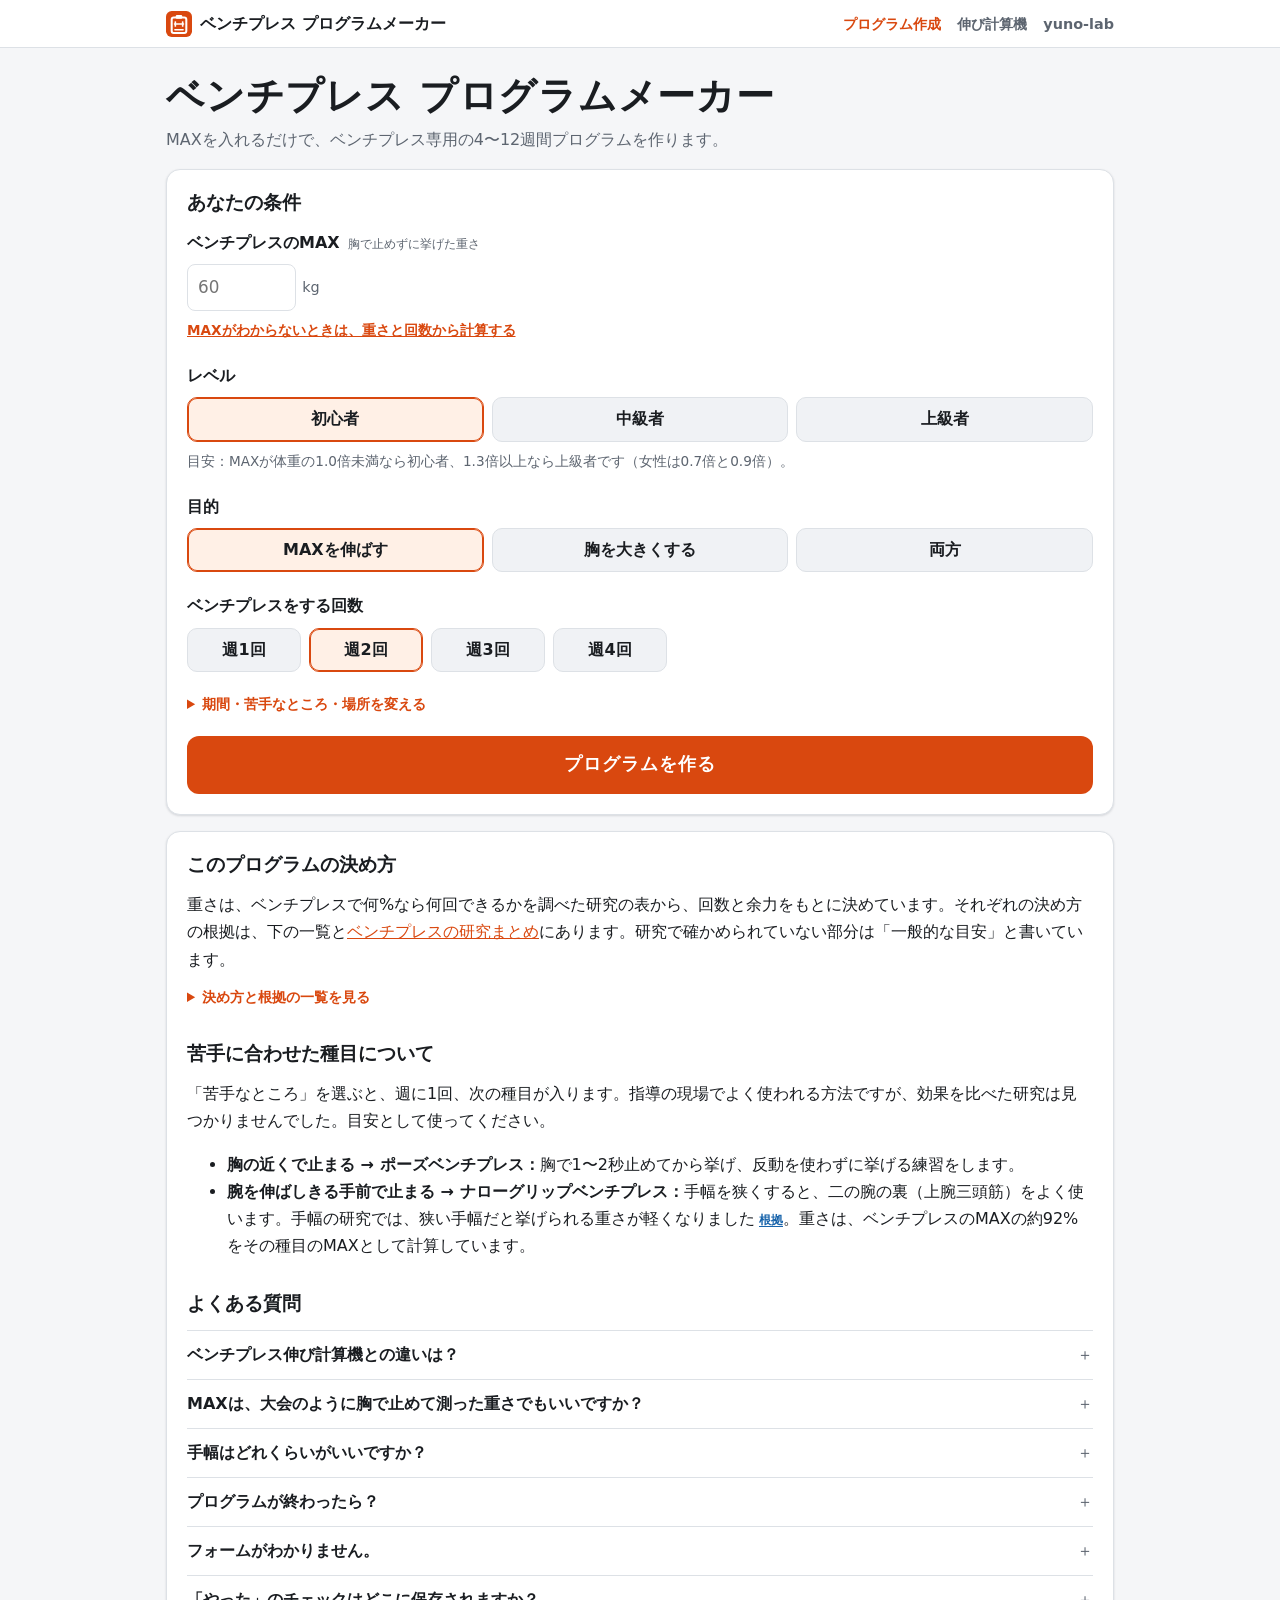
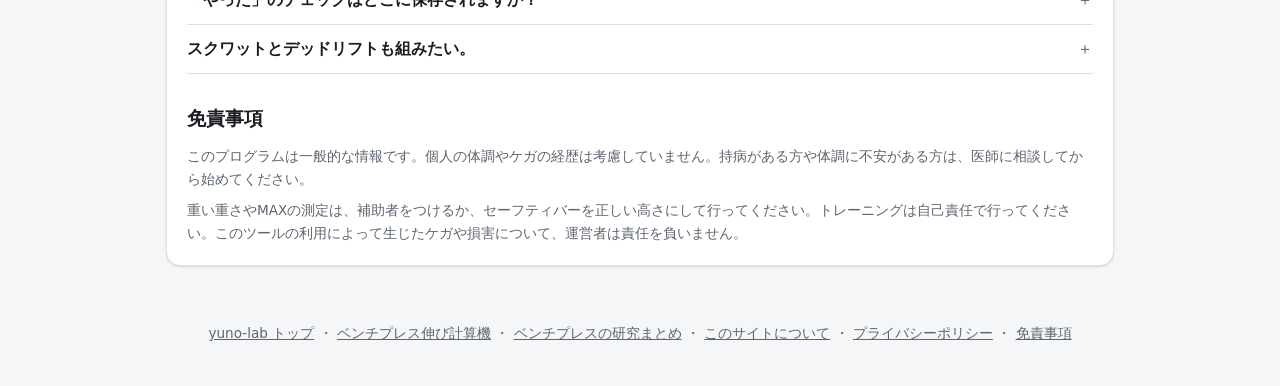
==== commit 80bf39a1: "Ask for fewer inputs Drop the bodyweight (and sex) inputs, which only suggested a level; when the ca" ====
--- a/index.html
+++ b/index.html
@@ -58,36 +58,20 @@
     <h2 id="form-title">あなたの条件</h2>
     <form id="prog-form" novalidate>
       <p class="error" id="form-error" role="alert" hidden></p>
-
-      <div class="field-grid">
-        <div class="field">
-          <span class="field-name" id="max-label">ベンチプレスのMAX</span>
-          <div class="seg seg-compact seg-mini" role="radiogroup" aria-labelledby="max-label">
-            <label><input type="radio" name="mode" value="max" checked><span>MAXを知っている</span></label>
-            <label><input type="radio" name="mode" value="reps"><span>重さ×回数から推定</span></label>
-          </div>
-          <div id="max-field">
-            <span class="num"><input type="number" name="max" inputmode="decimal" min="20" max="300" step="0.5" placeholder="60" aria-label="ベンチプレスのMAX（kg）"><span class="unit">kg</span></span>
-          </div>
-          <div id="reps-field" hidden>
-            <span class="num"><input type="number" name="liftW" inputmode="decimal" min="20" max="300" step="0.5" placeholder="50" aria-label="挙げた重さ（kg）"><span class="unit">kg</span></span>
-            <span class="times">×</span>
-            <span class="num"><input type="number" name="liftR" inputmode="numeric" min="1" max="20" step="1" placeholder="6" aria-label="回数"><span class="unit">rep</span></span>
-            <p class="hint" id="est-out" aria-live="polite"></p>
-            <p class="hint">限界まで挙げた回数を入れます（10回まで）。</p>
-          </div>
-          <span class="hint">胸で止めずに挙げたMAXを入れてください。</span>
-        </div>
-
-        <div class="field">
-          <span class="field-name">性別と体重<small>体重はなくてもOK</small></span>
-          <div class="seg seg-compact seg-mini">
-            <label><input type="radio" name="sex" value="male" checked><span>男性</span></label>
-            <label><input type="radio" name="sex" value="female"><span>女性</span></label>
-          </div>
-          <span class="num"><input type="number" name="bw" inputmode="decimal" min="30" max="200" step="0.1" placeholder="65" aria-label="体重（kg）"><span class="unit">kg</span></span>
-          <span class="hint" id="level-hint" aria-live="polite">体重を入れると、レベルの目安が出ます。</span>
-        </div>
+      <input type="hidden" name="mode" value="max">
+
+      <div class="field form-field">
+        <span class="field-name" id="max-label">ベンチプレスのMAX<small>胸で止めずに挙げた重さ</small></span>
+        <div id="max-field">
+          <span class="num"><input type="number" name="max" inputmode="decimal" min="20" max="300" step="0.5" placeholder="60" aria-labelledby="max-label"><span class="unit">kg</span></span>
+        </div>
+        <div id="reps-field" hidden>
+          <span class="num"><input type="number" name="liftW" inputmode="decimal" min="20" max="300" step="0.5" placeholder="50" aria-label="挙げた重さ（kg）"><span class="unit">kg</span></span>
+          <span class="times">×</span>
+          <span class="num"><input type="number" name="liftR" inputmode="numeric" min="1" max="20" step="1" placeholder="6" aria-label="回数"><span class="unit">rep</span></span>
+          <p class="hint" id="est-out" aria-live="polite"></p>
+        </div>
+        <button type="button" class="link-btn" id="mode-btn">MAXがわからないときは、重さと回数から計算する</button>
       </div>
 
       <fieldset>
@@ -97,6 +81,7 @@
           <label><input type="radio" name="level" value="intermediate"><span>中級者</span></label>
           <label><input type="radio" name="level" value="advanced"><span>上級者</span></label>
         </div>
+        <p class="hint">目安：MAXが体重の1.0倍未満なら初心者、1.3倍以上なら上級者です（女性は0.7倍と0.9倍）。</p>
       </fieldset>
 
       <fieldset>
@@ -108,45 +93,46 @@
         </div>
       </fieldset>
 
-      <div class="field-grid">
-        <fieldset class="field">
-          <legend>ベンチプレスをする回数</legend>
-          <div class="seg seg-compact">
-            <label><input type="radio" name="freq" value="1"><span>週1回</span></label>
-            <label><input type="radio" name="freq" value="2" checked><span>週2回</span></label>
-            <label><input type="radio" name="freq" value="3"><span>週3回</span></label>
-            <label><input type="radio" name="freq" value="4"><span>週4回</span></label>
-          </div>
-        </fieldset>
-        <label class="field">
-          <span class="field-name">期間</span>
-          <select name="weeks">
-            <option value="4">4週間</option>
-            <option value="6">6週間</option>
-            <option value="8" selected>8週間</option>
-            <option value="10">10週間</option>
-            <option value="12">12週間</option>
-          </select>
-        </label>
-      </div>
-
-      <div class="field-grid">
-        <label class="field">
-          <span class="field-name">苦手なところ</span>
-          <select name="weak" class="select-wide">
-            <option value="none" selected>特になし・わからない</option>
-            <option value="bottom">胸の近くで止まる</option>
-            <option value="top">腕を伸ばしきる手前で止まる</option>
-          </select>
-        </label>
-        <fieldset class="field">
-          <legend>トレーニングする場所</legend>
-          <div class="seg">
-            <label><input type="radio" name="equip" value="gym" checked><span>ジム</span></label>
-            <label><input type="radio" name="equip" value="rack"><span>ベンチとダンベルだけ</span></label>
-          </div>
-        </fieldset>
-      </div>
+      <fieldset>
+        <legend>ベンチプレスをする回数</legend>
+        <div class="seg seg-compact">
+          <label><input type="radio" name="freq" value="1"><span>週1回</span></label>
+          <label><input type="radio" name="freq" value="2" checked><span>週2回</span></label>
+          <label><input type="radio" name="freq" value="3"><span>週3回</span></label>
+          <label><input type="radio" name="freq" value="4"><span>週4回</span></label>
+        </div>
+      </fieldset>
+
+      <details class="more form-more" id="more-settings">
+        <summary>期間・苦手なところ・場所を変える</summary>
+        <div class="field-grid">
+          <label class="field">
+            <span class="field-name">期間</span>
+            <select name="weeks">
+              <option value="4">4週間</option>
+              <option value="6">6週間</option>
+              <option value="8" selected>8週間</option>
+              <option value="10">10週間</option>
+              <option value="12">12週間</option>
+            </select>
+          </label>
+          <label class="field">
+            <span class="field-name">苦手なところ</span>
+            <select name="weak" class="select-wide">
+              <option value="none" selected>特になし・わからない</option>
+              <option value="bottom">胸の近くで止まる</option>
+              <option value="top">腕を伸ばしきる手前で止まる</option>
+            </select>
+          </label>
+          <fieldset class="field">
+            <legend>トレーニングする場所</legend>
+            <div class="seg">
+              <label><input type="radio" name="equip" value="gym" checked><span>ジム</span></label>
+              <label><input type="radio" name="equip" value="rack"><span>ベンチとダンベルだけ</span></label>
+            </div>
+          </fieldset>
+        </div>
+      </details>
 
       <button type="submit" class="primary">プログラムを作る</button>
     </form>
--- a/css/style.css
+++ b/css/style.css
@@ -685,3 +685,12 @@
 
 /* ---- 記事への小さなリンク ---- */
 .link-list { display: flex; flex-wrap: wrap; gap: 4px 20px; margin: 0; padding: 0; list-style: none; font-size: .92rem; }
+
+/* ---- 入力欄（MAXがわからないときのリンク・折りたたんだ設定） ---- */
+.form-field { margin-bottom: 20px; }
+.field .link-btn, .mode-line .link-btn { align-self: flex-start; text-align: left; }
+.mode-line { margin: -8px 0 20px; }
+.form-more { margin: 0 0 20px; }
+.form-more > .field-grid { margin: 12px 0 0; }
+.form-more > fieldset { margin: 12px 0 0; }
+.field-grid > fieldset { margin: 0; }
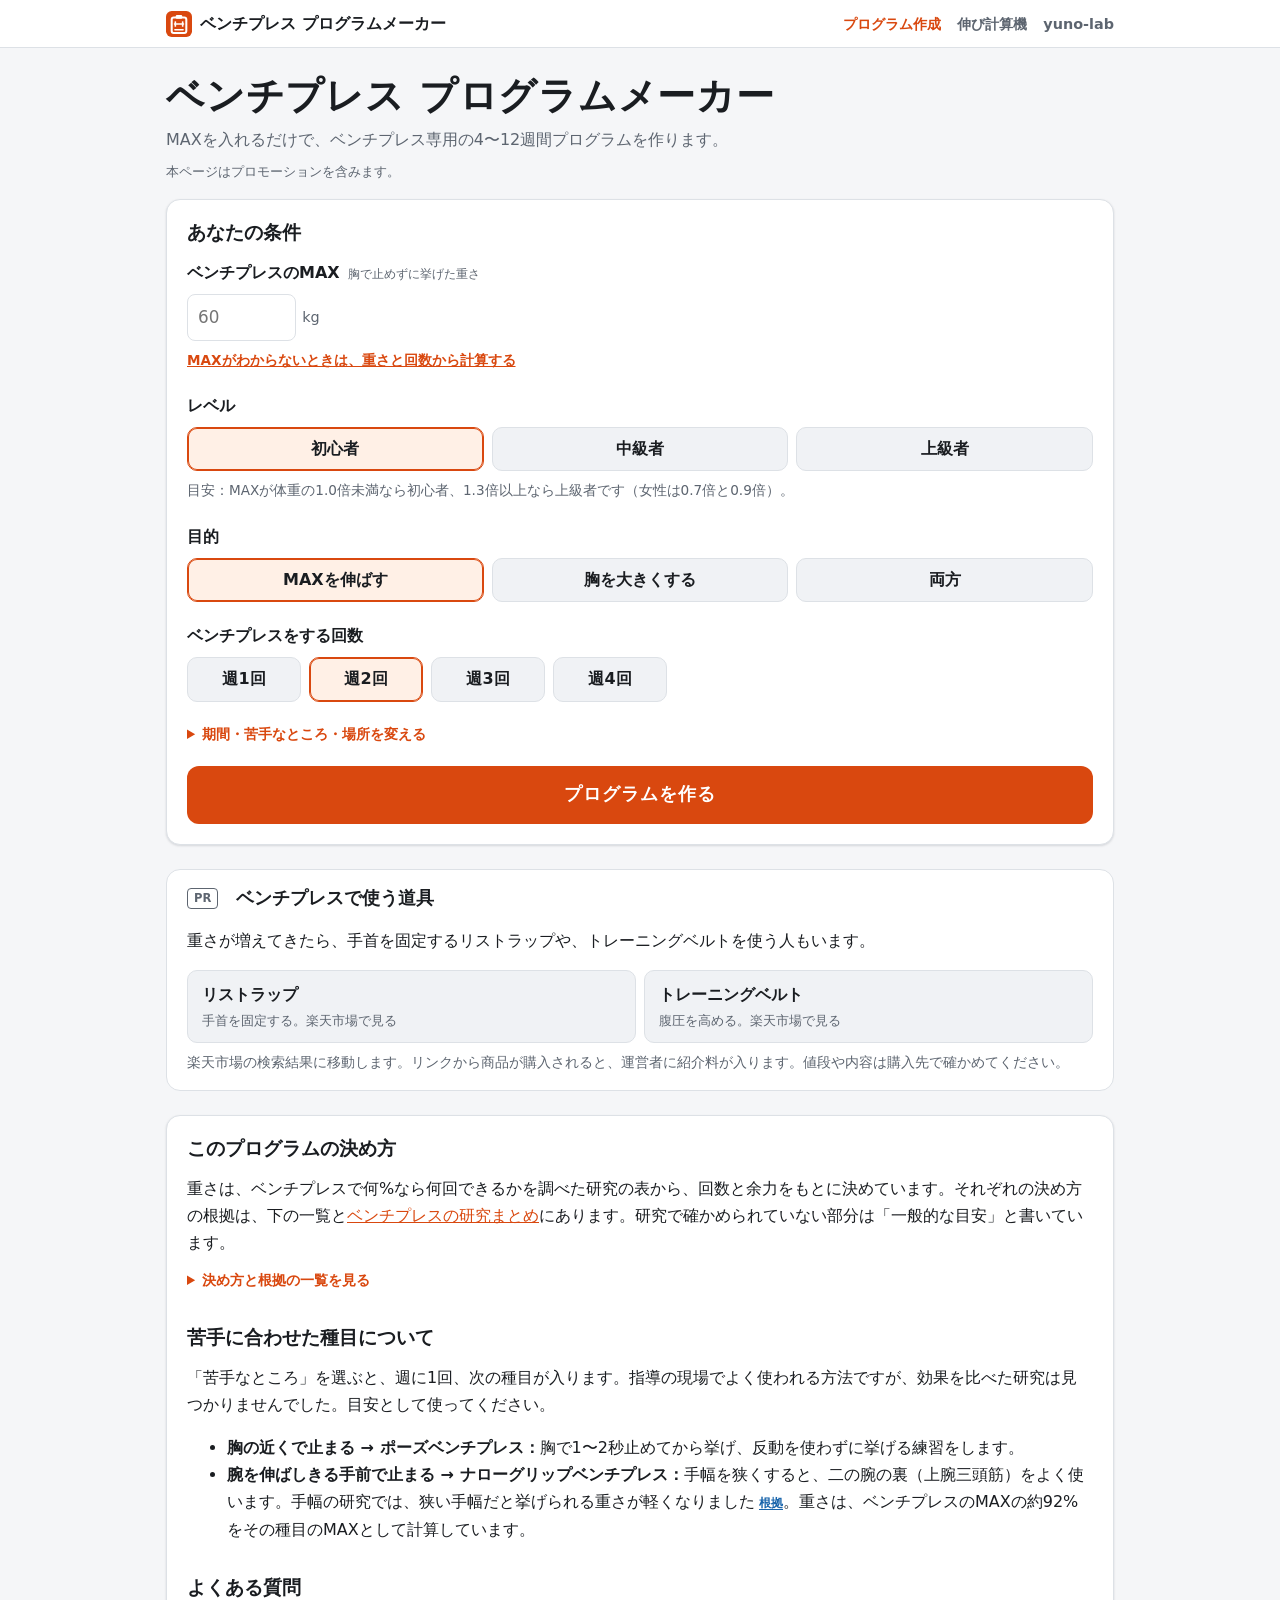
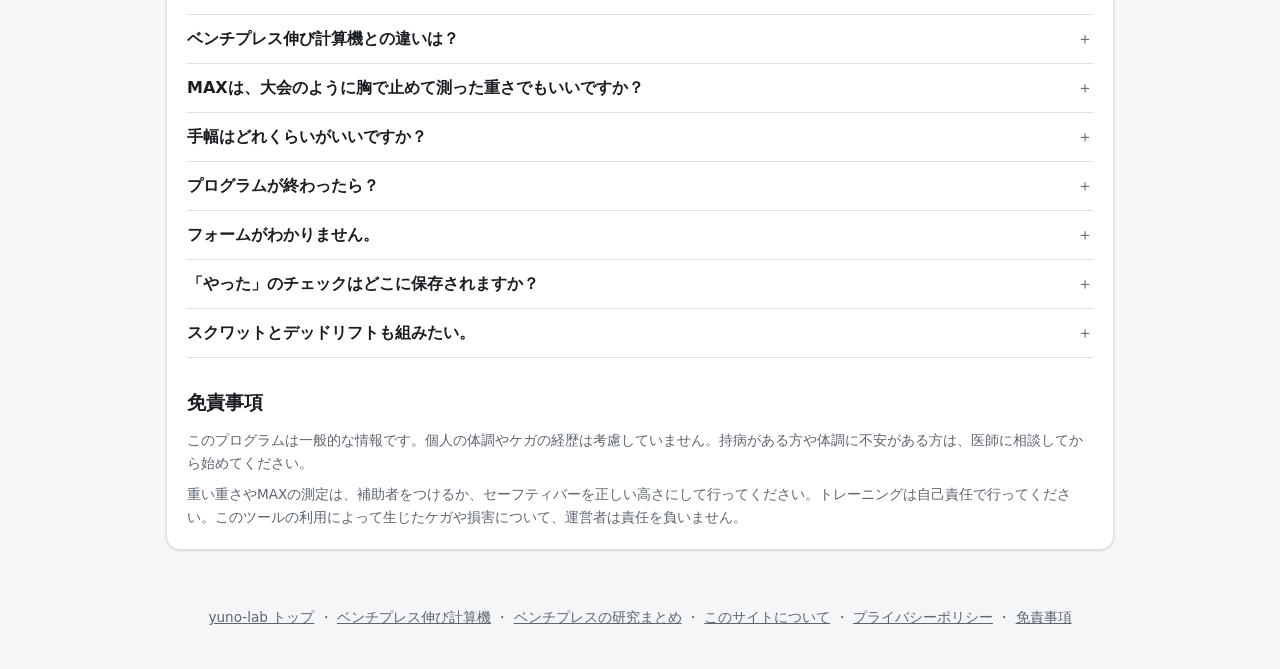
==== commit c8d880d8: "Add PR-labelled gear links Co-Authored-By: Claude Opus 5.5 <noreply@anthropic.com>" ====
--- a/index.html
+++ b/index.html
@@ -49,6 +49,7 @@
   <div class="wrap">
     <h1>ベンチプレス プログラムメーカー</h1>
     <p class="lead">MAXを入れるだけで、ベンチプレス専用の4〜12週間プログラムを作ります。</p>
+    <p class="pr-note">本ページはプロモーションを含みます。</p>
   </div>
 </header>
 
@@ -164,6 +165,16 @@
     <div id="week-panels"></div>
   </section>
 
+  <section class="pr-box" aria-labelledby="gear-title">
+    <h2 id="gear-title"><span class="pr-label">PR</span>ベンチプレスで使う道具</h2>
+    <p>重さが増えてきたら、手首を固定するリストラップや、トレーニングベルトを使う人もいます。</p>
+    <ul class="pr-links">
+      <li><a href="https://hb.afl.rakuten.co.jp/hgc/584a279b.2b83ca67.584a279c.b426829b/?pc=https%3A%2F%2Fsearch.rakuten.co.jp%2Fsearch%2Fmall%2F%25E3%2583%25AA%25E3%2582%25B9%25E3%2583%2588%25E3%2583%25A9%25E3%2583%2583%25E3%2583%2597%2F&amp;link_type=text" target="_blank" rel="nofollow sponsored noopener">リストラップ<small>手首を固定する。楽天市場で見る</small></a></li>
+      <li><a href="https://hb.afl.rakuten.co.jp/hgc/584a279b.2b83ca67.584a279c.b426829b/?pc=https%3A%2F%2Fsearch.rakuten.co.jp%2Fsearch%2Fmall%2F%25E3%2583%2588%25E3%2583%25AC%25E3%2583%25BC%25E3%2583%258B%25E3%2583%25B3%25E3%2582%25B0%25E3%2583%2599%25E3%2583%25AB%25E3%2583%2588%2F&amp;link_type=text" target="_blank" rel="nofollow sponsored noopener">トレーニングベルト<small>腹圧を高める。楽天市場で見る</small></a></li>
+    </ul>
+    <p class="hint">楽天市場の検索結果に移動します。リンクから商品が購入されると、運営者に紹介料が入ります。値段や内容は購入先で確かめてください。</p>
+  </section>
+
   <section class="card article" aria-labelledby="how-title">
     <h2 id="how-title">このプログラムの決め方</h2>
     <p>重さは、ベンチプレスで何%なら何回できるかを調べた研究の表から、回数と余力をもとに決めています。それぞれの決め方の根拠は、下の一覧と<a href="/bench-goal/evidence.html">ベンチプレスの研究まとめ</a>にあります。研究で確かめられていない部分は「一般的な目安」と書いています。</p>
--- a/css/style.css
+++ b/css/style.css
@@ -694,3 +694,17 @@
 .form-more > .field-grid { margin: 12px 0 0; }
 .form-more > fieldset { margin: 12px 0 0; }
 .field-grid > fieldset { margin: 0; }
+
+/* 紹介リンク（アフィリエイト）。広告であることがわかるように「PR」をつける */
+.pr-note { margin: 8px 0 0; color: var(--muted); font-size: .8rem; }
+.pr-box { margin: 24px 0; padding: 16px 20px; border: 1px solid var(--border); border-radius: var(--radius); background: var(--surface); }
+.pr-box h2, .pr-box .pr-title { margin: 0 0 8px; font-size: 1.1rem; font-weight: 800; }
+.pr-label { display: inline-block; margin-right: 8px; padding: 0 6px; border: 1px solid var(--muted); border-radius: 4px; color: var(--muted); font-size: .72rem; font-weight: 700; line-height: 1.6; vertical-align: middle; }
+.pr-links { display: grid; grid-template-columns: repeat(auto-fit, minmax(200px, 1fr)); gap: 8px; margin: 12px 0 0; padding: 0; list-style: none; }
+.pr-box ul.pr-links { padding-left: 0; }
+.pr-links a { display: block; height: 100%; padding: 10px 14px; border: 1px solid var(--border); border-radius: 10px; background: var(--surface-2); color: var(--text); font-weight: 700; text-decoration: none; }
+.pr-links a:hover { border-color: var(--accent); }
+.pr-links small { display: block; margin-top: 2px; color: var(--muted); font-size: .8rem; font-weight: 400; }
+.pr-items a { display: flex; align-items: center; gap: 12px; }
+.pr-items img { flex: none; width: 72px; height: 72px; border-radius: 8px; background: #fff; object-fit: contain; }
+@media print { .pr-box, .pr-note { display: none !important; } }
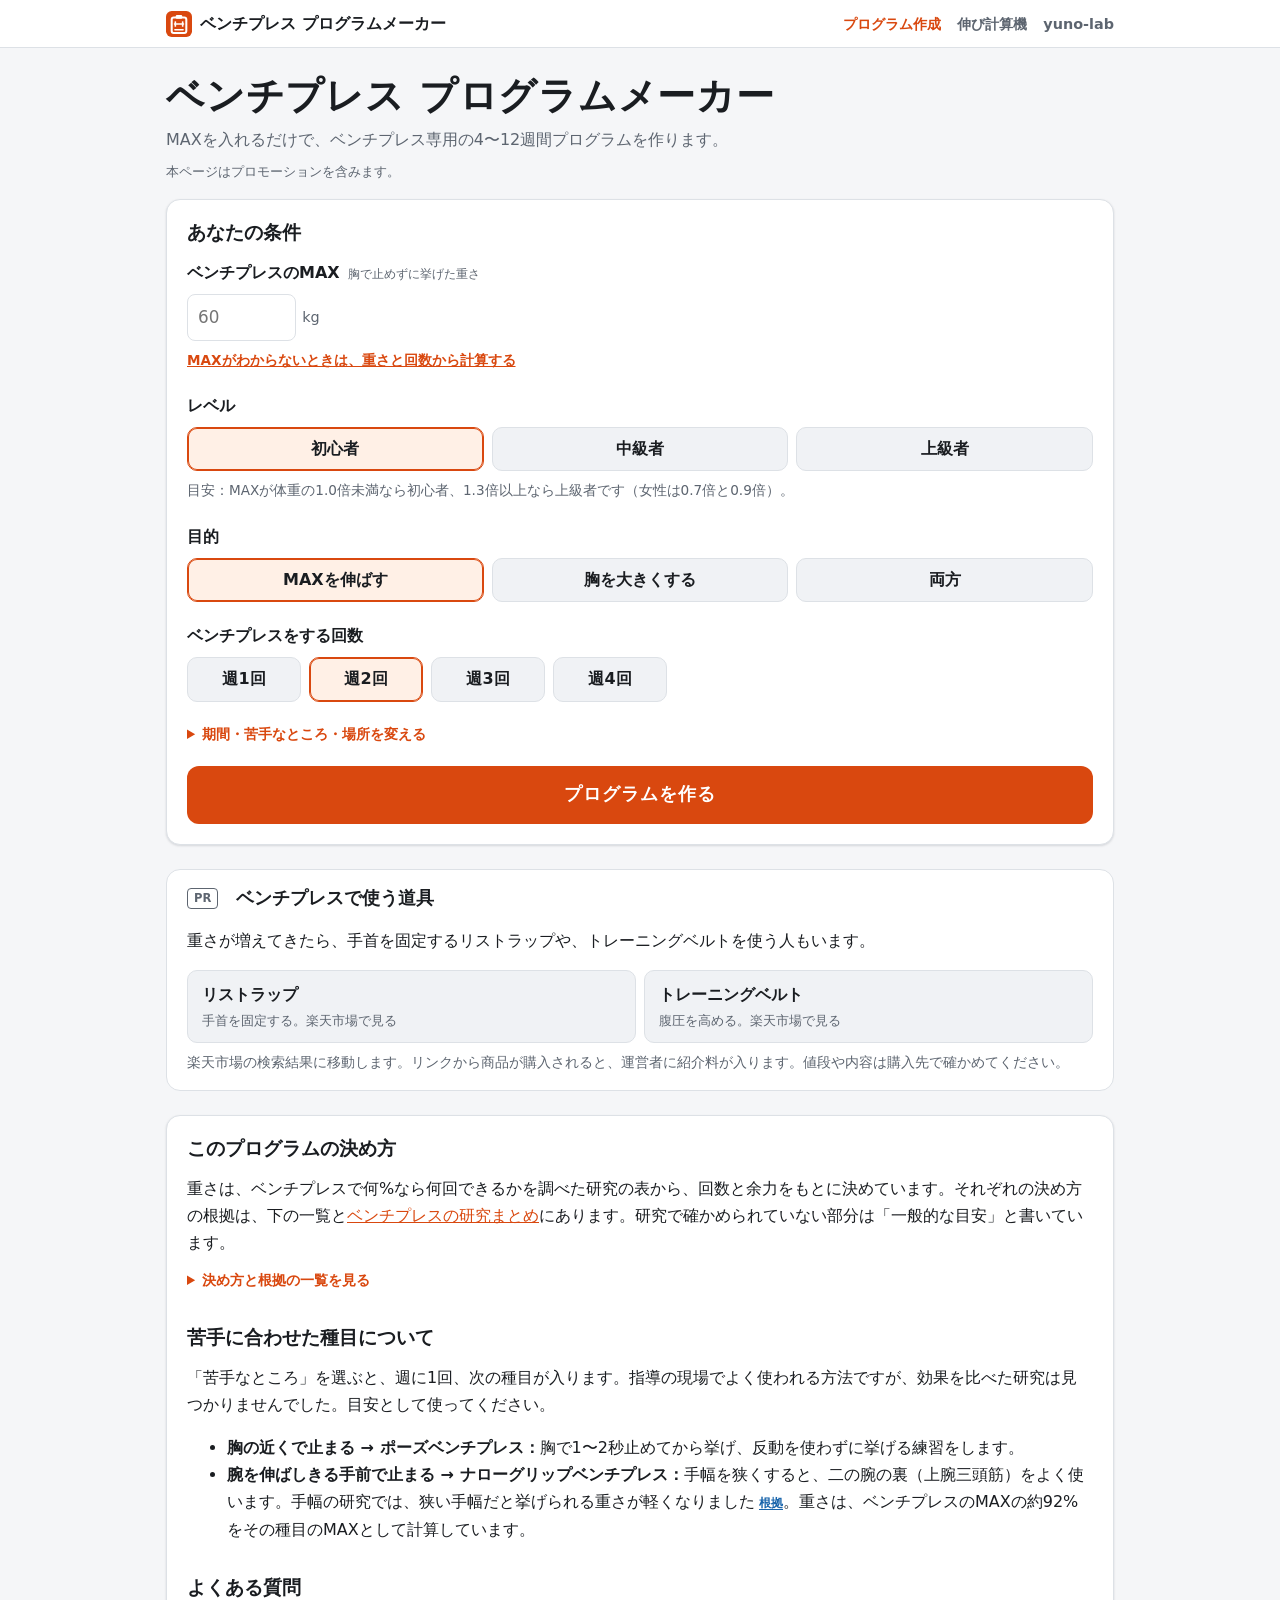
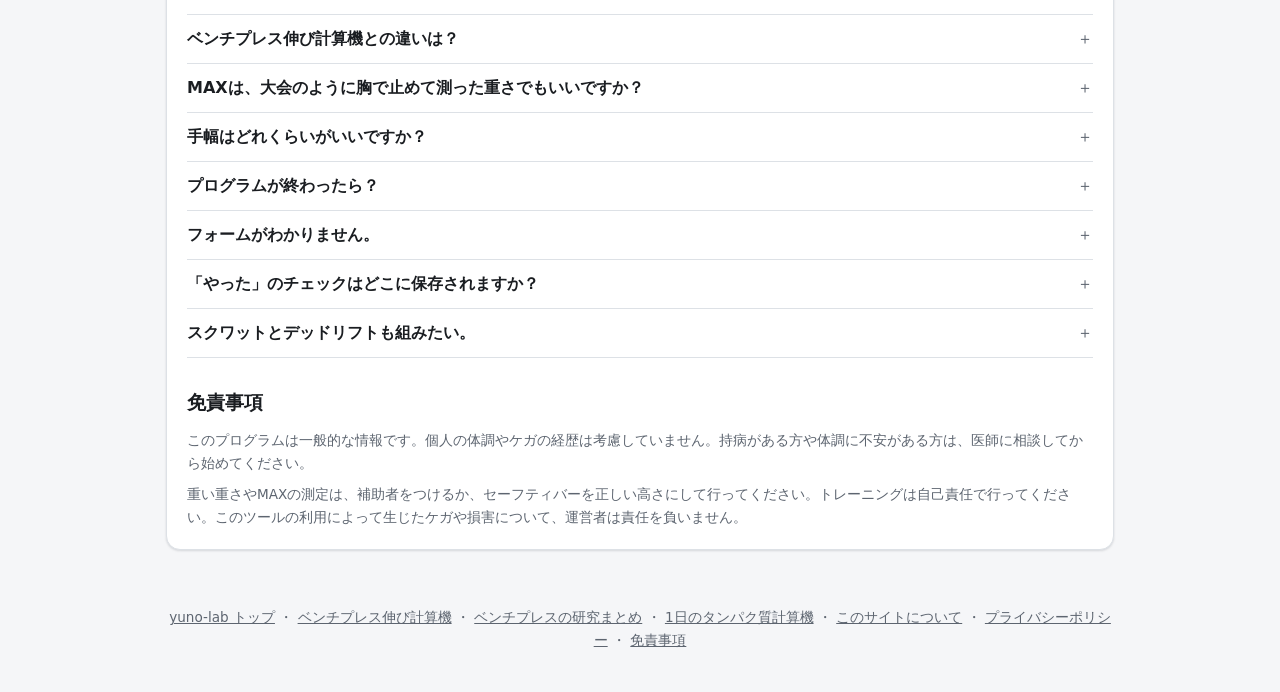
==== commit 50c16ca8: "Link to the daily protein calculator Co-Authored-By: Claude Opus 5.5 <noreply@anthropic.com>" ====
--- a/index.html
+++ b/index.html
@@ -238,6 +238,8 @@
     <span aria-hidden="true">・</span>
     <a href="/bench-goal/evidence.html">ベンチプレスの研究まとめ</a>
     <span aria-hidden="true">・</span>
+    <a href="/protein-calc/">1日のタンパク質計算機</a>
+    <span aria-hidden="true">・</span>
     <a href="/about.html">このサイトについて</a>
     <span aria-hidden="true">・</span>
     <a href="/privacy.html">プライバシーポリシー</a>
